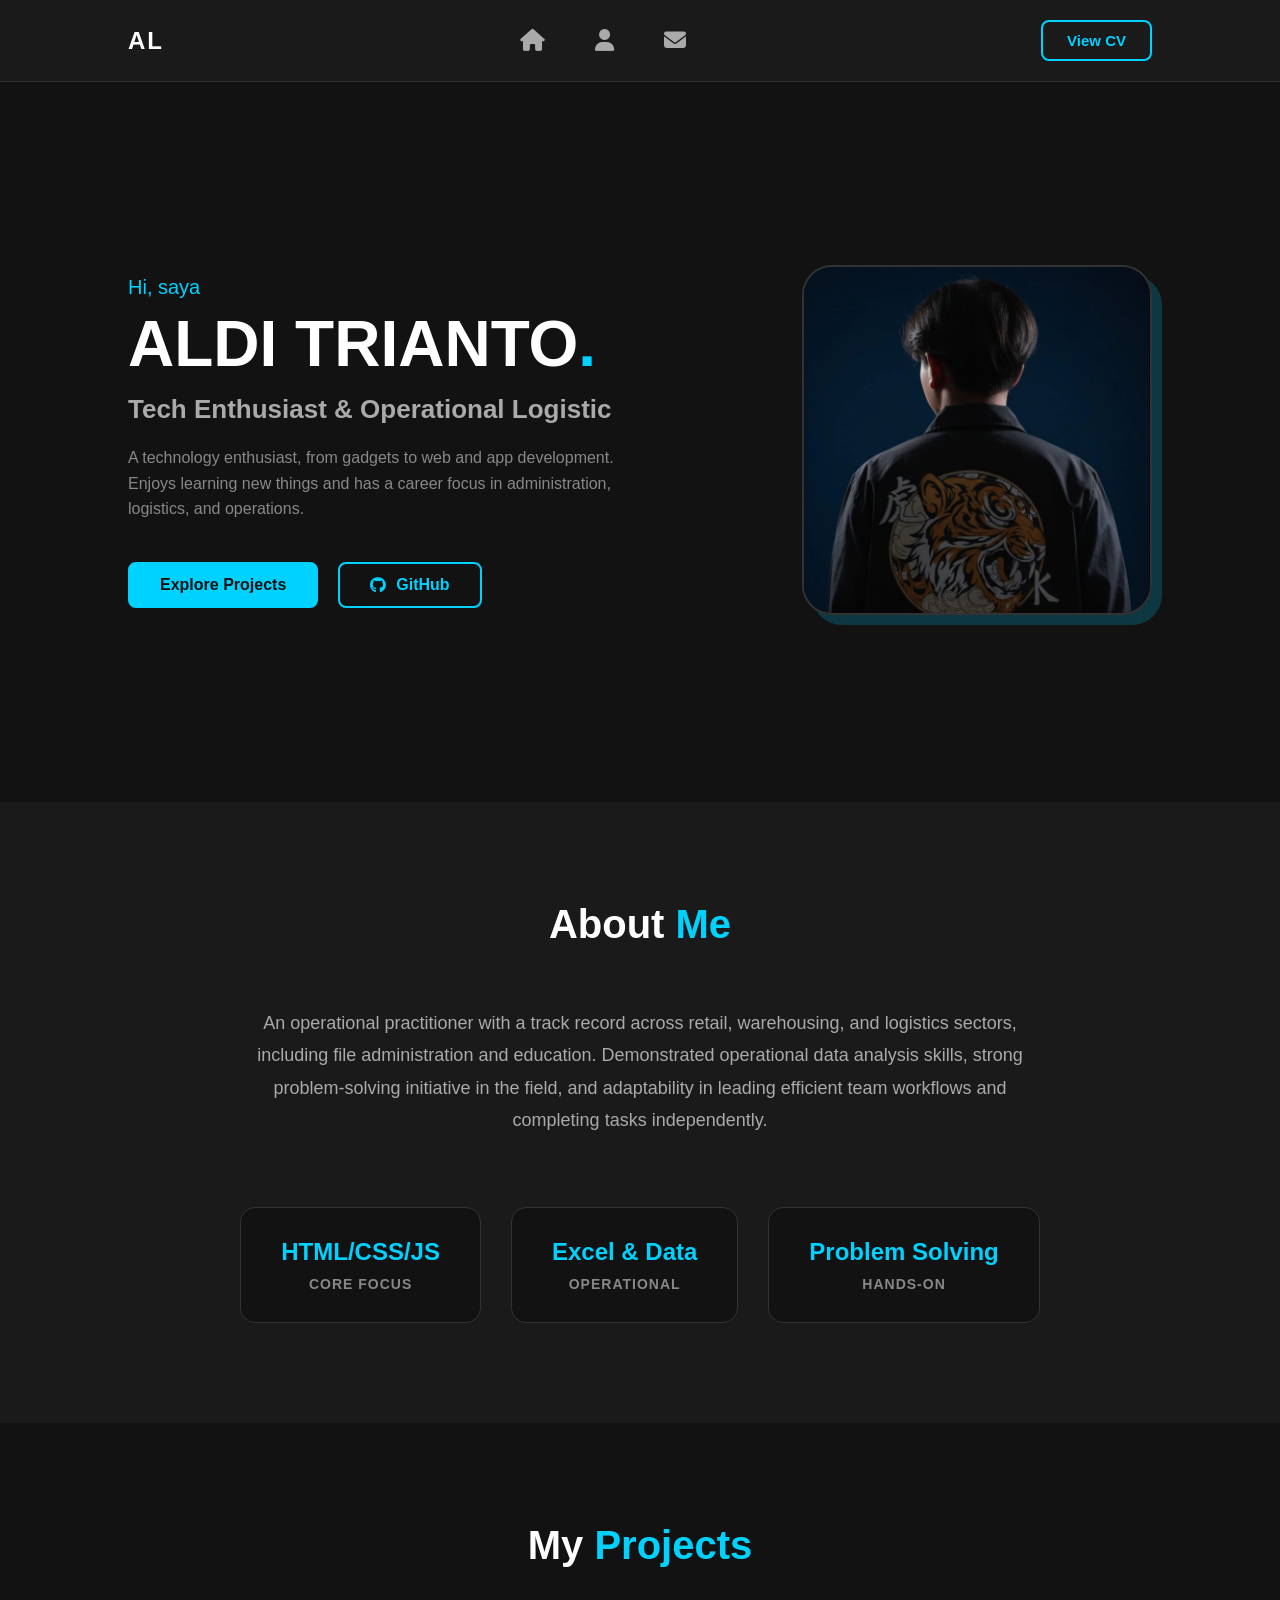
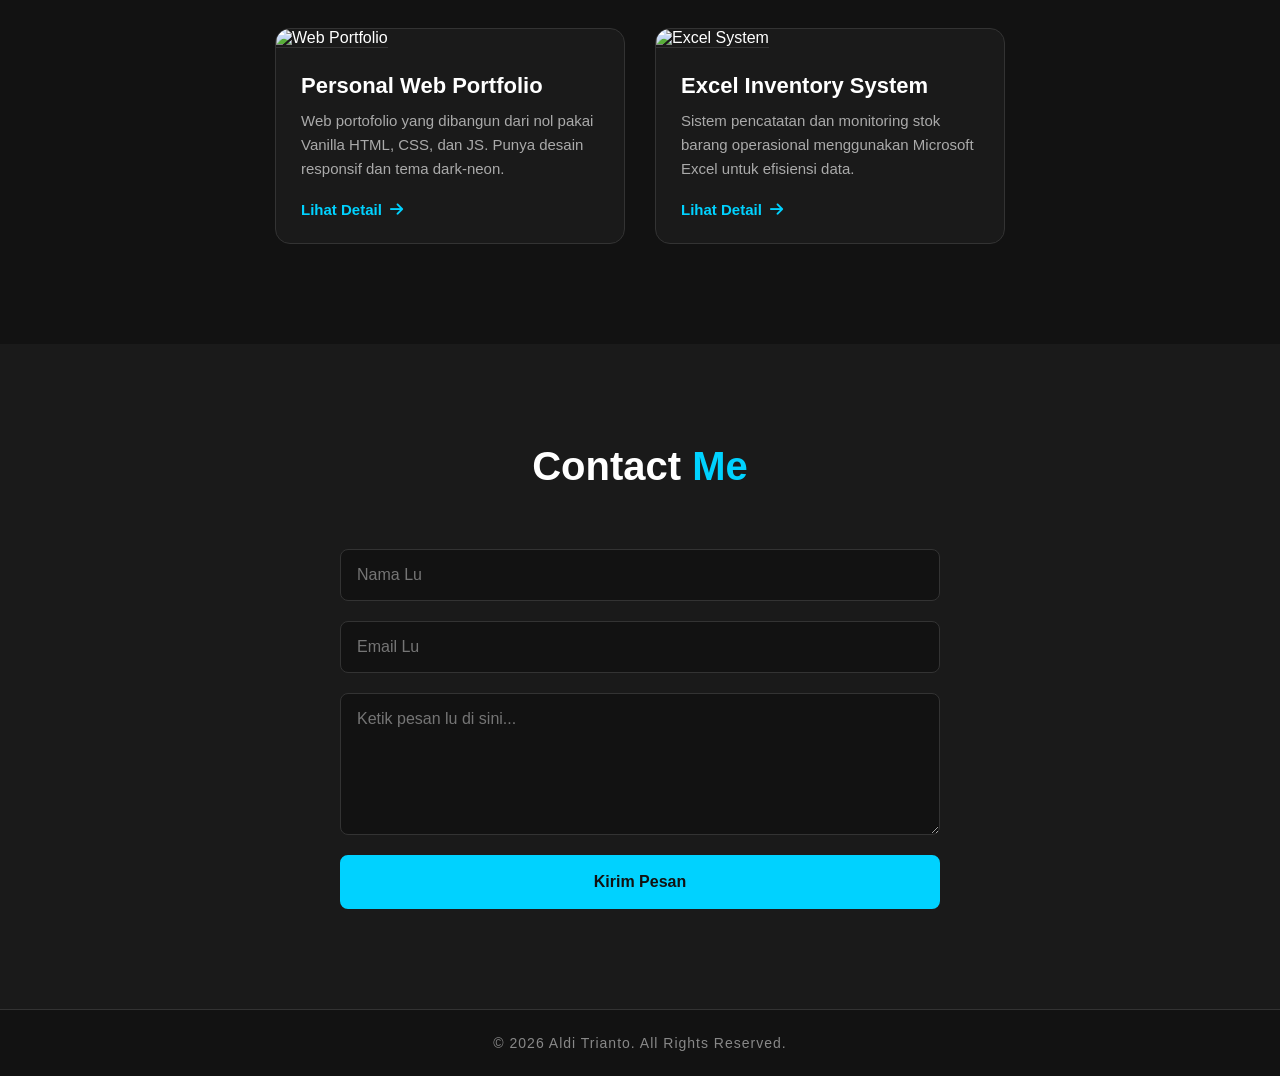
==== index.html @ 21a646c4 "First commit: build struktur dasar porto vanilla" ====
<!DOCTYPE html>
<html lang="en">
<head>
    <meta charset="UTF-8">
    <meta name="viewport" content="width=device-width, initial-scale=1.0">
    <title>Aldi | Portfolio</title>
    <link rel="stylesheet" href="style.css">
    <!-- Ini link Font Awesome buat manggil ikonnya -->
    <link rel="stylesheet" href="https://cdnjs.cloudflare.com/ajax/libs/font-awesome/6.4.0/css/all.min.css">
    <link rel="icon" type="image/x-icon" href="img/favicon.jpeg">
</head>
<body>

    <!-- NAVBAR SECTION -->
    <nav>
        <!-- Kiri: Logo -->
        <h1 class="logo">AL</h1>
        
        <!-- Tengah: Ikon Menu -->
        <ul class="nav-links">
            <li><a href="#home" title="Home"><i class="fa-solid fa-house"></i></a></li>
            <li><a href="#about" title="About"><i class="fa-solid fa-user"></i></a></li>
            <li><a href="#contact" title="Contact"><i class="fa-solid fa-envelope"></i></a></li>
        </ul>

        <!-- Kanan: Tombol CV -->
        <a href="#cv" class="btn-cv">View CV</a>
    </nav>

    <!-- HERO SECTION -->
    <section id="home" class="hero">
        <!-- Kiri: Teks & Tombol -->
        <div class="hero-content">
            <p class="greeting">Hi, saya</p>
            <h1 class="name">ALDI TRIANTO<span class="dot">.</span></h1>
            <h2 class="role">Tech Enthusiast & Operational Logistic</h2>
            <p class="desc">
                A technology enthusiast, from gadgets to web and app development. Enjoys learning new things and has a career focus in administration, logistics, and operations.
            </p>
            <div class="hero-buttons">
                <a href="#projects" class="btn-primary">Explore Projects</a>
                <a href="#" class="btn-secondary">
                    <i class="fa-brands fa-github"></i> GitHub
                </a>
            </div>
        </div>

        <!-- Kanan: Foto -->
        <div class="hero-image">
            <!-- Ini pake placeholder gambar kosong dulu, nanti bisa lu ganti pake foto asli lu -->
            <img src="img/foto belakang.jpeg" alt="Foto Profil">
        </div>
    </section>

    <!-- ABOUT SECTION -->
    <section id="about" class="about">
        <h2 class="section-title">About <span>Me</span></h2>
        
        <div class="about-content">
            <div class="about-text">
                <p>
                    An operational practitioner with a track record across retail, warehousing, and logistics sectors, including file administration and education. Demonstrated operational data analysis skills, strong problem-solving initiative in the field, and adaptability in leading efficient team workflows and completing tasks independently.
                </p>
            </div>
            
            <!-- Kotak Highlight -->
            <div class="about-stats">
                <div class="stat-box">
                    <h3>HTML/CSS/JS</h3>
                    <p>Core Focus</p>
                </div>
                <div class="stat-box">
                    <h3>Excel & Data</h3>
                    <p>Operational</p>
                </div>
                <div class="stat-box">
                    <h3>Problem Solving</h3>
                    <p>Hands-on</p>
                </div>
            </div>
        </div>
    </section>

    <!-- PROJECTS SECTION -->
    <section id="projects" class="projects">
        <h2 class="section-title">My <span>Projects</span></h2>
        
        <div class="project-grid">
            <!-- Project 1: Web Portofolio -->
            <div class="project-card">
                <!-- Pake gambar sementara dulu -->
                <img src="https://via.placeholder.com/400x250/1a1a1a/00d2ff?text=Web+Portfolio" alt="Web Portfolio">
                <div class="project-info">
                    <h3>Personal Web Portfolio</h3>
                    <p>Web portofolio yang dibangun dari nol pakai Vanilla HTML, CSS, dan JS. Punya desain responsif dan tema dark-neon.</p>
                    <a href="#" class="btn-project">Lihat Detail <i class="fa-solid fa-arrow-right"></i></a>
                </div>
            </div>

            <!-- Project 2: Excel / Operasional -->
            <div class="project-card">
                <img src="https://via.placeholder.com/400x250/1a1a1a/00d2ff?text=Excel+Dashboard" alt="Excel System">
                <div class="project-info">
                    <h3>Excel Inventory System</h3>
                    <p>Sistem pencatatan dan monitoring stok barang operasional menggunakan Microsoft Excel untuk efisiensi data.</p>
                    <a href="#" class="btn-project">Lihat Detail <i class="fa-solid fa-arrow-right"></i></a>
                </div>
            </div>
        </div>
    </section>

    <!-- CONTACT SECTION -->
    <section id="contact" class="contact">
        <h2 class="section-title">Contact <span>Me</span></h2>
        
        <div class="contact-container">
            <!-- Form ini belum aktif kirim email beneran, buat UI dulu -->
            <form action="#" class="contact-form">
                <input type="text" placeholder="Nama Lu" required>
                <input type="email" placeholder="Email Lu" required>
                <textarea cols="30" rows="6" placeholder="Ketik pesan lu di sini..." required></textarea>
                <button type="submit" class="btn-submit">Kirim Pesan</button>
            </form>
        </div>
    </section>

    <!-- FOOTER -->
    <footer>
        <p>&copy; 2026 Aldi Trianto. All Rights Reserved.</p>
    </footer>

    <script src="script.js"></script>
</body>
</html>
---- style.css ----
/* Reset dasar */
* {
    margin: 0;
    padding: 0;
    box-sizing: border-box;
    font-family: 'Segoe UI', Tahoma, Geneva, Verdana, sans-serif;
}

/* Body */
body {
    background-color: #121212;
    color: #ffffff;
}

/* Navbar Container */
nav {
    display: flex;
    justify-content: space-between;
    align-items: center;
    padding: 20px 10%;
    background-color: #1a1a1a;
    border-bottom: 1px solid #333;
}

/* Kiri: Logo */
.logo {
    font-size: 24px;
    font-weight: bold;
    letter-spacing: 2px;
    cursor: pointer;
}

/* Tengah: Container Ikon */
.nav-links {
    display: flex;
    list-style: none;
    gap: 50px;
}

/* Tengah: Ikonnya */
.nav-links li a {
    color: #aaaaaa;
    text-decoration: none;
    font-size: 22px;
    transition: all 0.3s ease;
    display: inline-block;
}

.nav-links li a:hover {
    color: #00d2ff; /* Berubah jadi biru neon */
    transform: translateY(-4px);
}

/* Kanan: Tombol View CV (Base State) */
.btn-cv {
    text-decoration: none;
    color: #00d2ff; /* Teks biru neon */
    background-color: transparent; 
    border: 2px solid #00d2ff; /* Border biru neon */
    padding: 10px 24px;
    border-radius: 8px;
    font-weight: bold;
    font-size: 15px;
    transition: all 0.2s ease;
    cursor: pointer;
}

/* Pas disorot mouse (Hover State) */
.btn-cv:hover {
    background-color: rgba(0, 210, 255, 0.1); /* Background biru transparan */
    box-shadow: 0 0 15px rgba(0, 210, 255, 0.4); /* Efek glow biru */
}

/* Pas lagi diklik (Active State) */
.btn-cv:active {
    border-color: #ffffff; 
    color: #ffffff; 
    transform: scale(0.95); 
    box-shadow: none; 
}

/* ==================== HERO SECTION ==================== */
.hero {
    display: flex;
    justify-content: space-between;
    align-items: center;
    padding: 80px 10%;
    min-height: 80vh; /* Biar tingginya pas selayar monitor lu */
}

/* --- Bagian Kiri (Konten) --- */
.hero-content {
    max-width: 50%; /* Biar teksnya gak kepanjangan nabrak foto */
}

.greeting {
    color: #00d2ff;
    font-size: 20px;
    font-weight: 500;
    margin-bottom: 10px;
}

.name {
    font-size: 64px;
    font-weight: 900;
    line-height: 1.1;
    margin-bottom: 15px;
}

/* Titik di ujung nama kita kasih warna biru neon biar seirama */
.dot {
    color: #00d2ff;
}

.role {
    font-size: 26px;
    font-weight: 600;
    color: #aaaaaa;
    margin-bottom: 20px;
}

.desc {
    color: #888888;
    font-size: 16px;
    line-height: 1.6;
    margin-bottom: 40px;
}

/* --- Tombol Hero --- */
.hero-buttons {
    display: flex;
    gap: 20px;
}

/* Tombol Kiri (Solid Blue) */
.btn-primary {
    text-decoration: none;
    background-color: #00d2ff;
    color: #121212;
    padding: 12px 30px;
    border-radius: 8px;
    font-weight: bold;
    font-size: 16px;
    border: 2px solid #00d2ff;
    transition: all 0.3s ease;
}

.btn-primary:hover {
    background-color: transparent;
    color: #00d2ff;
    box-shadow: 0 0 15px rgba(0, 210, 255, 0.4);
}

/* Tombol Kanan (Outline Blue) */
.btn-secondary {
    text-decoration: none;
    color: #00d2ff;
    background-color: transparent;
    border: 2px solid #00d2ff;
    padding: 12px 30px;
    border-radius: 8px;
    font-weight: bold;
    font-size: 16px;
    transition: all 0.3s ease;
    display: flex;
    align-items: center;
    gap: 10px; /* Jarak antara ikon GitHub sama teks */
}

.btn-secondary:hover {
    background-color: rgba(0, 210, 255, 0.1);
    box-shadow: 0 0 15px rgba(0, 210, 255, 0.4);
}

/* --- Bagian Kanan (Foto) --- */
.hero-image img {
    width: 350px;
    height: 350px;
    object-fit: cover;
    border-radius: 30px; /* Pinggiran melengkung smooth */
    border: 2px solid #333;
    /* Efek bayangan biru neon tipis di belakang foto */
    box-shadow: 10px 10px 0px rgba(0, 210, 255, 0.2); 
    transition: all 0.3s ease;
}

/* Pas foto disorot mouse */
.hero-image img:hover {
    transform: translate(-5px, -5px); /* Fotonya kayak ngangkat ke kiri atas */
    box-shadow: 15px 15px 20px rgba(0, 210, 255, 0.4); /* Glownya makin terang */
}

/* ==================== ABOUT SECTION ==================== */
.about {
    padding: 100px 10%;
    background-color: #1a1a1a; /* Background dibedain dikit dari hero section biar ada batasnya */
}

.section-title {
    text-align: center;
    font-size: 40px;
    margin-bottom: 60px;
    color: #ffffff;
}

/* Bikin kata "Me" jadi biru neon */
.section-title span {
    color: #00d2ff;
}

.about-content {
    display: flex;
    flex-direction: column;
    gap: 50px;
    align-items: center;
}

.about-text {
    text-align: center;
    max-width: 800px; /* Biar teksnya gak kepanjangan ke ujung layar */
}

.about-text p {
    color: #aaaaaa;
    font-size: 18px;
    line-height: 1.8;
    margin-bottom: 20px;
}

/* --- Kotak Highlight --- */
.about-stats {
    display: flex;
    gap: 30px;
    justify-content: center;
    flex-wrap: wrap; /* Kalo layarnya kekecilan, kotaknya otomatis turun ke bawah */
}

.stat-box {
    background-color: #121212;
    padding: 30px 40px;
    border-radius: 15px;
    border: 1px solid #333;
    text-align: center;
    min-width: 220px;
    transition: all 0.3s ease;
}

/* Efek nyala biru pas disorot */
.stat-box:hover {
    border-color: #00d2ff;
    transform: translateY(-8px); /* Kotak ngangkat lebih tinggi dikit */
    box-shadow: 0 10px 25px rgba(0, 210, 255, 0.15);
}

.stat-box h3 {
    color: #00d2ff;
    font-size: 24px;
    margin-bottom: 10px;
}

.stat-box p {
    color: #888888;
    font-size: 14px;
    text-transform: uppercase;
    letter-spacing: 1px;
    font-weight: bold;
}

/* ==================== PROJECTS SECTION ==================== */
.projects {
    padding: 100px 10%;
    background-color: #121212; /* Balik ke warna dasar biar selang-seling sama About */
}

.project-grid {
    display: flex;
    gap: 30px;
    justify-content: center;
    flex-wrap: wrap; /* Kalo layarnya sempit, otomatis turun ke bawah */
}

/* --- Kartu Projek --- */
.project-card {
    background-color: #1a1a1a;
    border-radius: 15px;
    overflow: hidden; /* Biar gambar gak keluar/ngelewatin lengkungan border */
    border: 1px solid #333;
    width: 350px;
    transition: all 0.3s ease;
}

/* Pas kartu disorot mouse */
.project-card:hover {
    transform: translateY(-10px);
    border-color: #00d2ff;
    box-shadow: 0 10px 30px rgba(0, 210, 255, 0.15);
}

.project-card img {
    width: 100%;
    height: 200px;
    object-fit: cover;
    border-bottom: 1px solid #333;
}

.project-info {
    padding: 25px;
}

.project-info h3 {
    color: #ffffff;
    font-size: 22px;
    margin-bottom: 10px;
}

.project-info p {
    color: #aaaaaa;
    font-size: 15px;
    line-height: 1.6;
    margin-bottom: 20px;
}

/* Link Lihat Detail */
.btn-project {
    text-decoration: none;
    color: #00d2ff;
    font-size: 15px;
    font-weight: bold;
    display: flex;
    align-items: center;
    gap: 8px;
    transition: all 0.3s ease;
}

.btn-project:hover {
    color: #ffffff;
    gap: 12px; /* Panahnya geser dikit pas disorot */
}

/* ==================== CONTACT SECTION ==================== */
.contact {
    padding: 100px 10%;
    background-color: #1a1a1a; /* Balik ke warna agak terang dikit */
}

.contact-container {
    max-width: 600px;
    margin: 0 auto; /* Biar form-nya persis di tengah layar */
}

.contact-form {
    display: flex;
    flex-direction: column;
    gap: 20px;
}

/* Styling buat kolom input teks dan area pesan */
.contact-form input,
.contact-form textarea {
    width: 100%;
    padding: 16px;
    background-color: #121212;
    border: 1px solid #333;
    border-radius: 8px;
    color: #ffffff;
    font-size: 16px;
    transition: all 0.3s ease;
}

/* Efek pas kolomnya diklik/diketik */
.contact-form input:focus,
.contact-form textarea:focus {
    outline: none;
    border-color: #00d2ff;
    box-shadow: 0 0 10px rgba(0, 210, 255, 0.2);
}

/* Tombol Kirim Pesan */
.btn-submit {
    background-color: #00d2ff;
    color: #121212;
    padding: 16px;
    border: 2px solid #00d2ff;
    border-radius: 8px;
    font-size: 16px;
    font-weight: bold;
    cursor: pointer;
    transition: all 0.3s ease;
}

.btn-submit:hover {
    background-color: transparent;
    color: #00d2ff;
    box-shadow: 0 0 15px rgba(0, 210, 255, 0.4);
}

/* ==================== FOOTER ==================== */
footer {
    text-align: center;
    padding: 25px;
    background-color: #121212;
    border-top: 1px solid #333;
    color: #888888;
    font-size: 14px;
    letter-spacing: 1px;
}
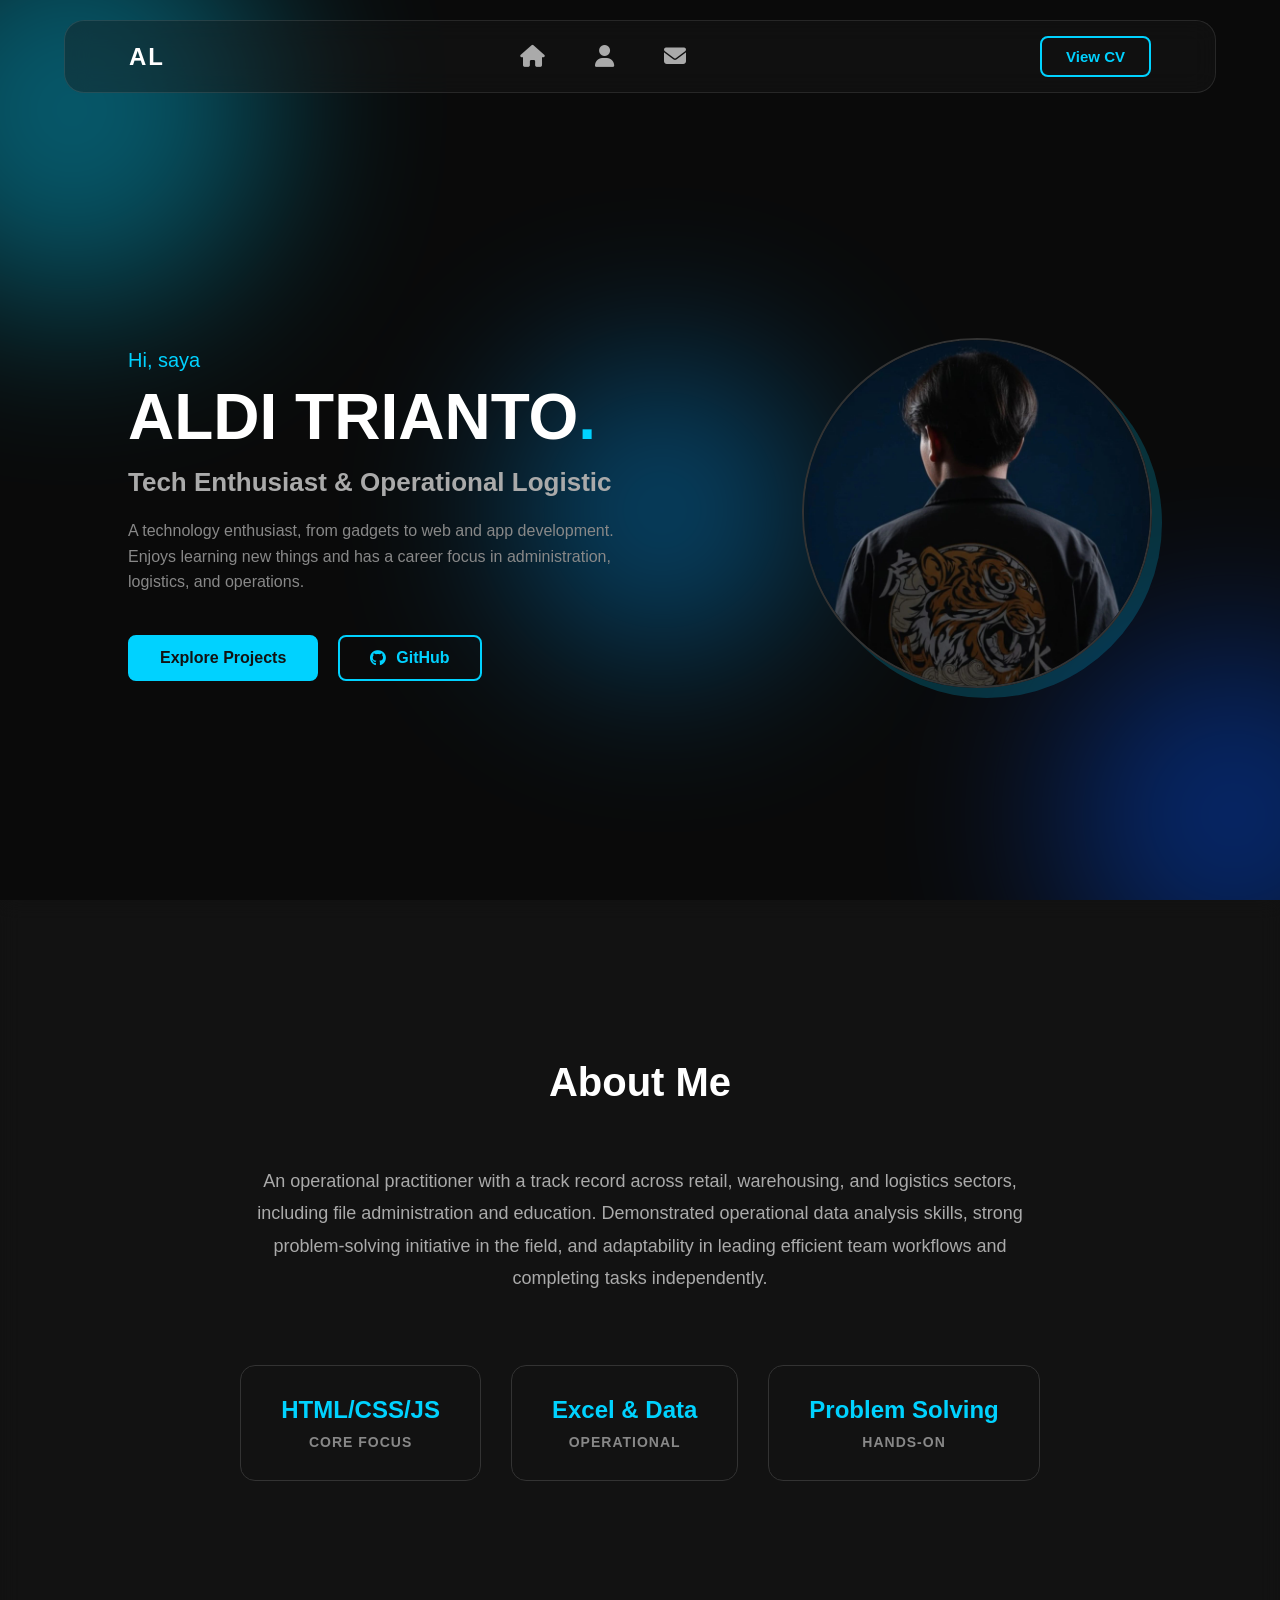
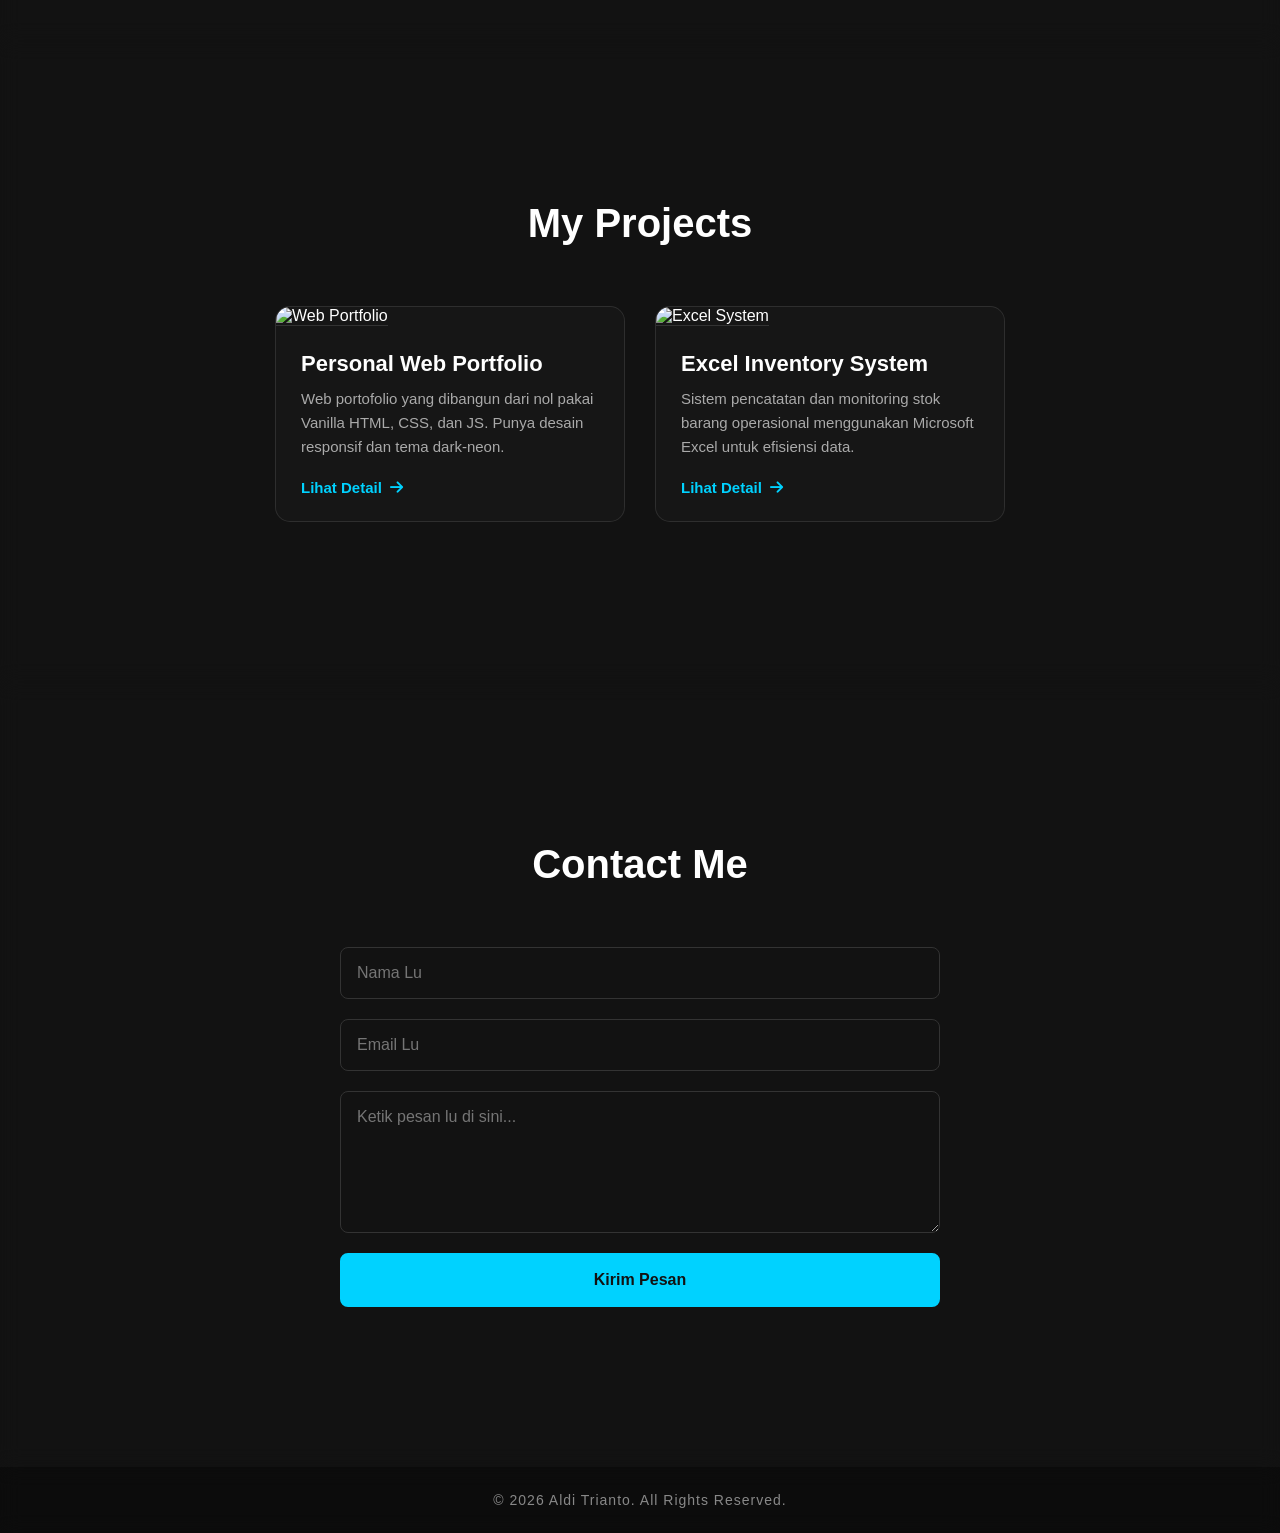
==== commit 42033120: "revisi 1" ====
--- a/index.html
+++ b/index.html
@@ -10,7 +10,13 @@
     <link rel="icon" type="image/x-icon" href="img/favicon.jpeg">
 </head>
 <body>
-
+    <!-- AMBIENT BACKGROUND BLOBS -->
+    <div class="bg-ambient">
+        <div class="blob blob-1"></div>
+        <div class="blob blob-2"></div>
+        <div class="blob blob-3"></div>
+    </div>
+    
     <!-- NAVBAR SECTION -->
     <nav>
         <!-- Kiri: Logo -->
--- a/style.css
+++ b/style.css
@@ -12,14 +12,78 @@
     color: #ffffff;
 }
 
+/* ==================== AMBIENT BACKGROUND ==================== */
+.bg-ambient {
+    position: fixed;
+    top: 0;
+    left: 0;
+    width: 100vw;
+    height: 100vh;
+    overflow: hidden;
+    z-index: -1; /* Ngumpet di belakang semua konten */
+    pointer-events: none; /* Biar gak nutupin klik tombol lu */
+    background-color: #0a0a0a;
+}
+
+/* Bola-bola warnanya */
+.blob {
+    position: absolute;
+    border-radius: 50%;
+    filter: blur(90px); /* Ngeblur ekstrim ala Alex.Dev */
+    opacity: 0.4;
+    animation: floatBlob 10s infinite ease-in-out alternate;
+}
+
+/* Warna cyan/neon sesuai tema lu */
+.blob-1 {
+    width: 400px; height: 400px;
+    background-color: #00d2ff;
+    top: -10%; left: -10%;
+    animation-delay: 0s;
+}
+
+.blob-2 {
+    width: 350px; height: 350px;
+    background-color: #0055ff; /* Biru tua dikit biar ada gradasi */
+    bottom: -10%; right: -10%;
+    animation-delay: 2s;
+}
+
+.blob-3 {
+    width: 300px; height: 300px;
+    background-color: #00a2ff;
+    top: 40%; left: 40%;
+    animation-delay: 4s;
+}
+
+/* Animasi melayang ngambang */
+@keyframes floatBlob {
+    0% { transform: translate(0px, 0px) scale(1); }
+    50% { transform: translate(30px, -50px) scale(1.1); }
+    100% { transform: translate(-20px, 20px) scale(0.9); }
+}
+
 /* Navbar Container */
 nav {
     display: flex;
     justify-content: space-between;
     align-items: center;
-    padding: 20px 10%;
-    background-color: #1a1a1a;
-    border-bottom: 1px solid #333;
+    padding: 15px 5%; 
+    background-color: rgba(26, 26, 26, 0.4); 
+    backdrop-filter: blur(12px); 
+    -webkit-backdrop-filter: blur(12px);
+    
+    width: 90%;
+    max-width: 1200px;
+    border-radius: 20px; 
+    border: 1px solid rgba(255, 255, 255, 0.1); 
+    
+    /* 👇 INI YANG DIRUBAH 👇 */
+    position: fixed; /* Ganti sticky jadi fixed biar ngambang total gak makan tempat */
+    top: 20px; 
+    left: 50%; /* Tarik ke tengah */
+    transform: translateX(-50%); /* Trik wajib buat nengahin elemen fixed */
+    z-index: 100;
 }
 
 /* Kiri: Logo */
@@ -84,8 +148,9 @@
     display: flex;
     justify-content: space-between;
     align-items: center;
-    padding: 80px 10%;
-    min-height: 80vh; /* Biar tingginya pas selayar monitor lu */
+    /* Urutannya: Atas 130px (buat bemper navbar), Kiri-Kanan 10%, Bawah 0 */
+    padding: 130px 10% 0; 
+    min-height: 100vh; 
 }
 
 /* --- Bagian Kiri (Konten) --- */
@@ -177,9 +242,9 @@
     width: 350px;
     height: 350px;
     object-fit: cover;
-    border-radius: 30px; /* Pinggiran melengkung smooth */
-    border: 2px solid #333;
-    /* Efek bayangan biru neon tipis di belakang foto */
+    border-radius: 50%; /* 👈 Ini yang bikin foto, border, dan shadownya jadi lingkaran penuh */
+    border: 2px solid #333; 
+    /* Efek bayangan biru neon di belakang foto */
     box-shadow: 10px 10px 0px rgba(0, 210, 255, 0.2); 
     transition: all 0.3s ease;
 }
@@ -190,10 +255,14 @@
     box-shadow: 15px 15px 20px rgba(0, 210, 255, 0.4); /* Glownya makin terang */
 }
 
-/* ==================== ABOUT SECTION ==================== */
-.about {
-    padding: 100px 10%;
-    background-color: #1a1a1a; /* Background dibedain dikit dari hero section biar ada batasnya */
+/* ==================== SECTIONS (ABOUT, PROJECTS, CONTACT) ==================== */
+.about, .projects, .contact {
+    padding: 160px 10%; /* 👈 Angka depannya kita naikin dari 100px jadi 160px biar atas-bawahnya lebih renggang */
+    /* Efek kaca tipis tanpa garis (border) */
+    background-color: transparent; 
+    backdrop-filter: blur(10px);
+    -webkit-backdrop-filter: blur(10px);
+    border: none; 
 }
 
 .section-title {
@@ -204,9 +273,6 @@
 }
 
 /* Bikin kata "Me" jadi biru neon */
-.section-title span {
-    color: #00d2ff;
-}
 
 .about-content {
     display: flex;
@@ -267,10 +333,6 @@
 }
 
 /* ==================== PROJECTS SECTION ==================== */
-.projects {
-    padding: 100px 10%;
-    background-color: #121212; /* Balik ke warna dasar biar selang-seling sama About */
-}
 
 .project-grid {
     display: flex;
@@ -281,10 +343,11 @@
 
 /* --- Kartu Projek --- */
 .project-card {
-    background-color: #1a1a1a;
+    background-color: rgba(26, 26, 26, 0.5);
+    backdrop-filter: blur(8px);
     border-radius: 15px;
-    overflow: hidden; /* Biar gambar gak keluar/ngelewatin lengkungan border */
-    border: 1px solid #333;
+    overflow: hidden;
+    border: 1px solid rgba(255, 255, 255, 0.1);
     width: 350px;
     transition: all 0.3s ease;
 }
@@ -338,10 +401,6 @@
 }
 
 /* ==================== CONTACT SECTION ==================== */
-.contact {
-    padding: 100px 10%;
-    background-color: #1a1a1a; /* Balik ke warna agak terang dikit */
-}
 
 .contact-container {
     max-width: 600px;
@@ -359,7 +418,7 @@
 .contact-form textarea {
     width: 100%;
     padding: 16px;
-    background-color: #121212;
+    background-color: #12121200;
     border: 1px solid #333;
     border-radius: 8px;
     color: #ffffff;
@@ -398,9 +457,29 @@
 footer {
     text-align: center;
     padding: 25px;
-    background-color: #121212;
-    border-top: 1px solid #333;
+    background-color: rgba(0, 0, 0, 0.3);
+    backdrop-filter: blur(10px);
+    /* border-top dihapus */
     color: #888888;
     font-size: 14px;
     letter-spacing: 1px;
+}
+
+/* ==================== JS ANIMATION CLASSES ==================== */
+/* Posisi awal sebelum muncul (Ngumpet & Turun 50px) */
+.reveal {
+    opacity: 0;
+    transform: translateY(50px);
+    transition: all 0.8s cubic-bezier(0.5, 0, 0, 1);
+}
+
+/* Posisi pas disorot layar (Kelihatan & Balik ke posisi normal) */
+.reveal.active {
+    opacity: 1;
+    transform: translateY(0);
+}
+
+/* Biar pas lu klik menu di navbar, scroll-nya jalan mulus */
+html {
+    scroll-behavior: smooth;
 }
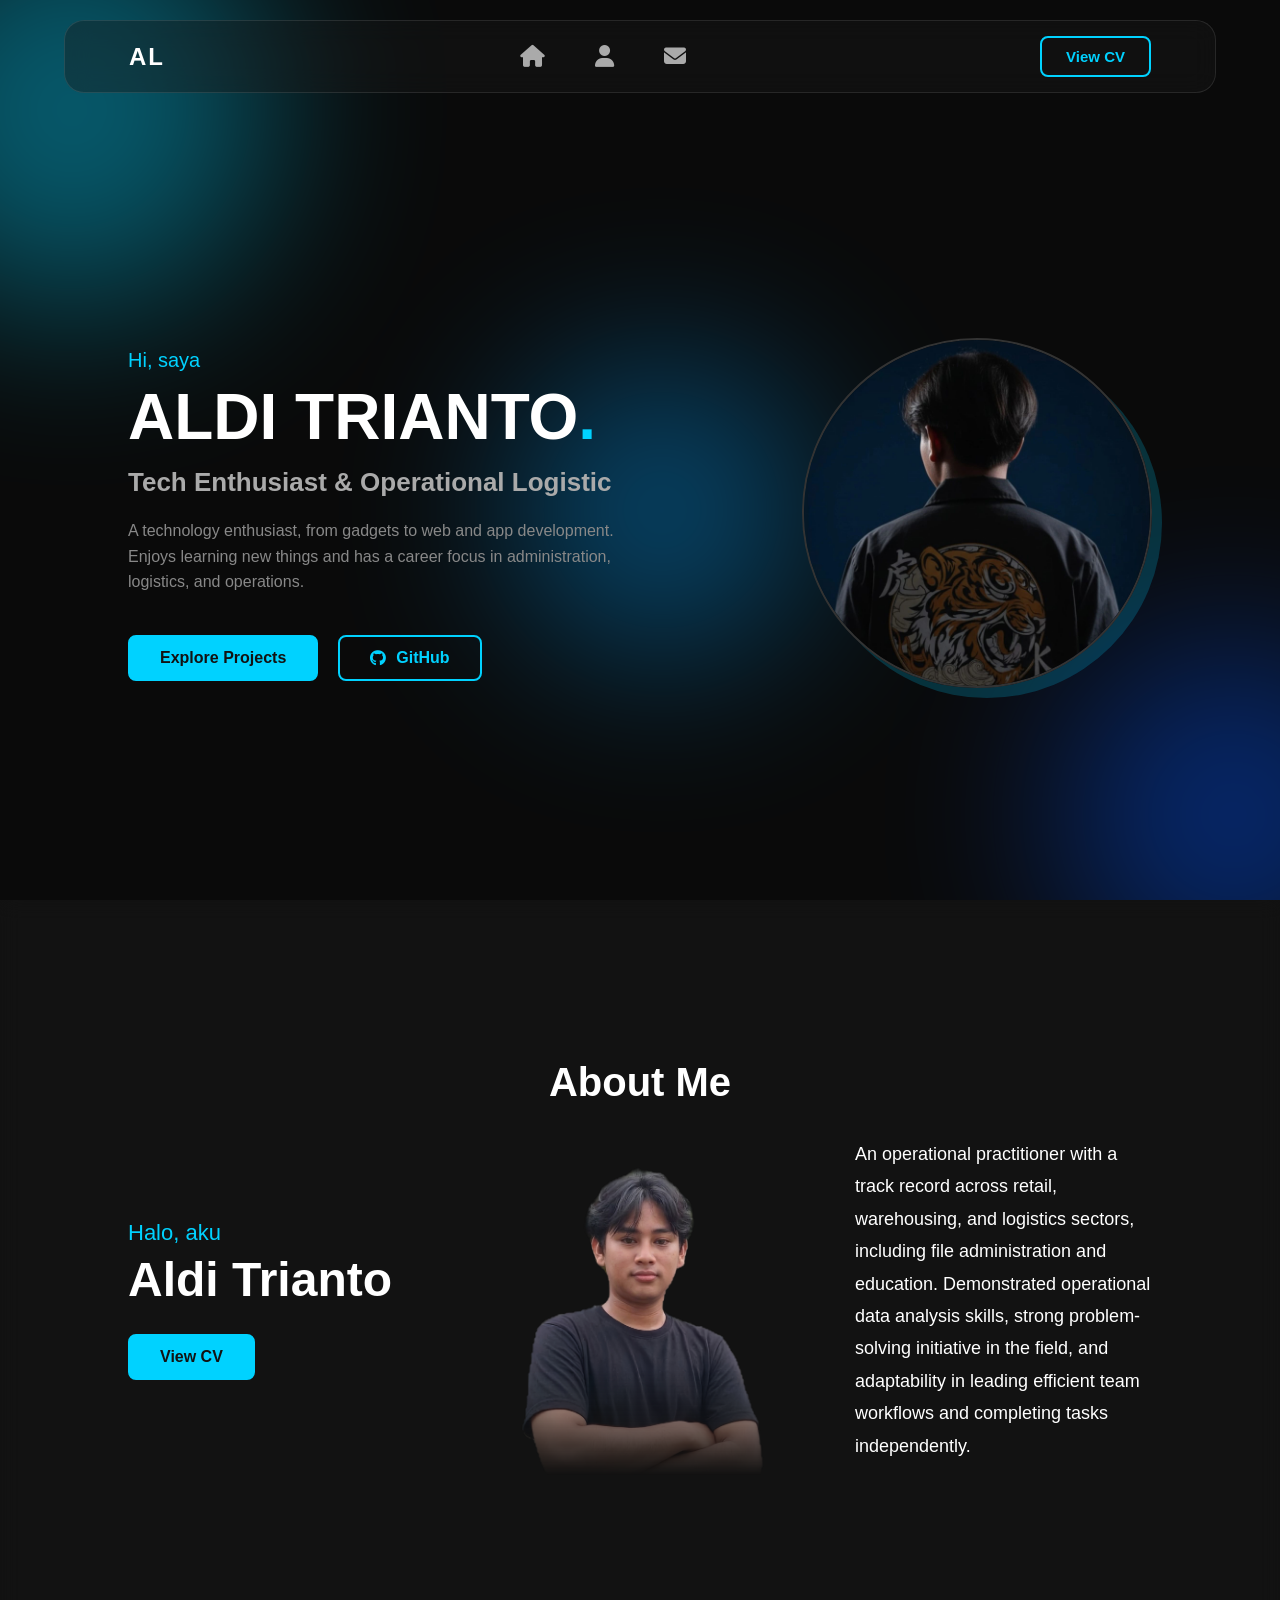
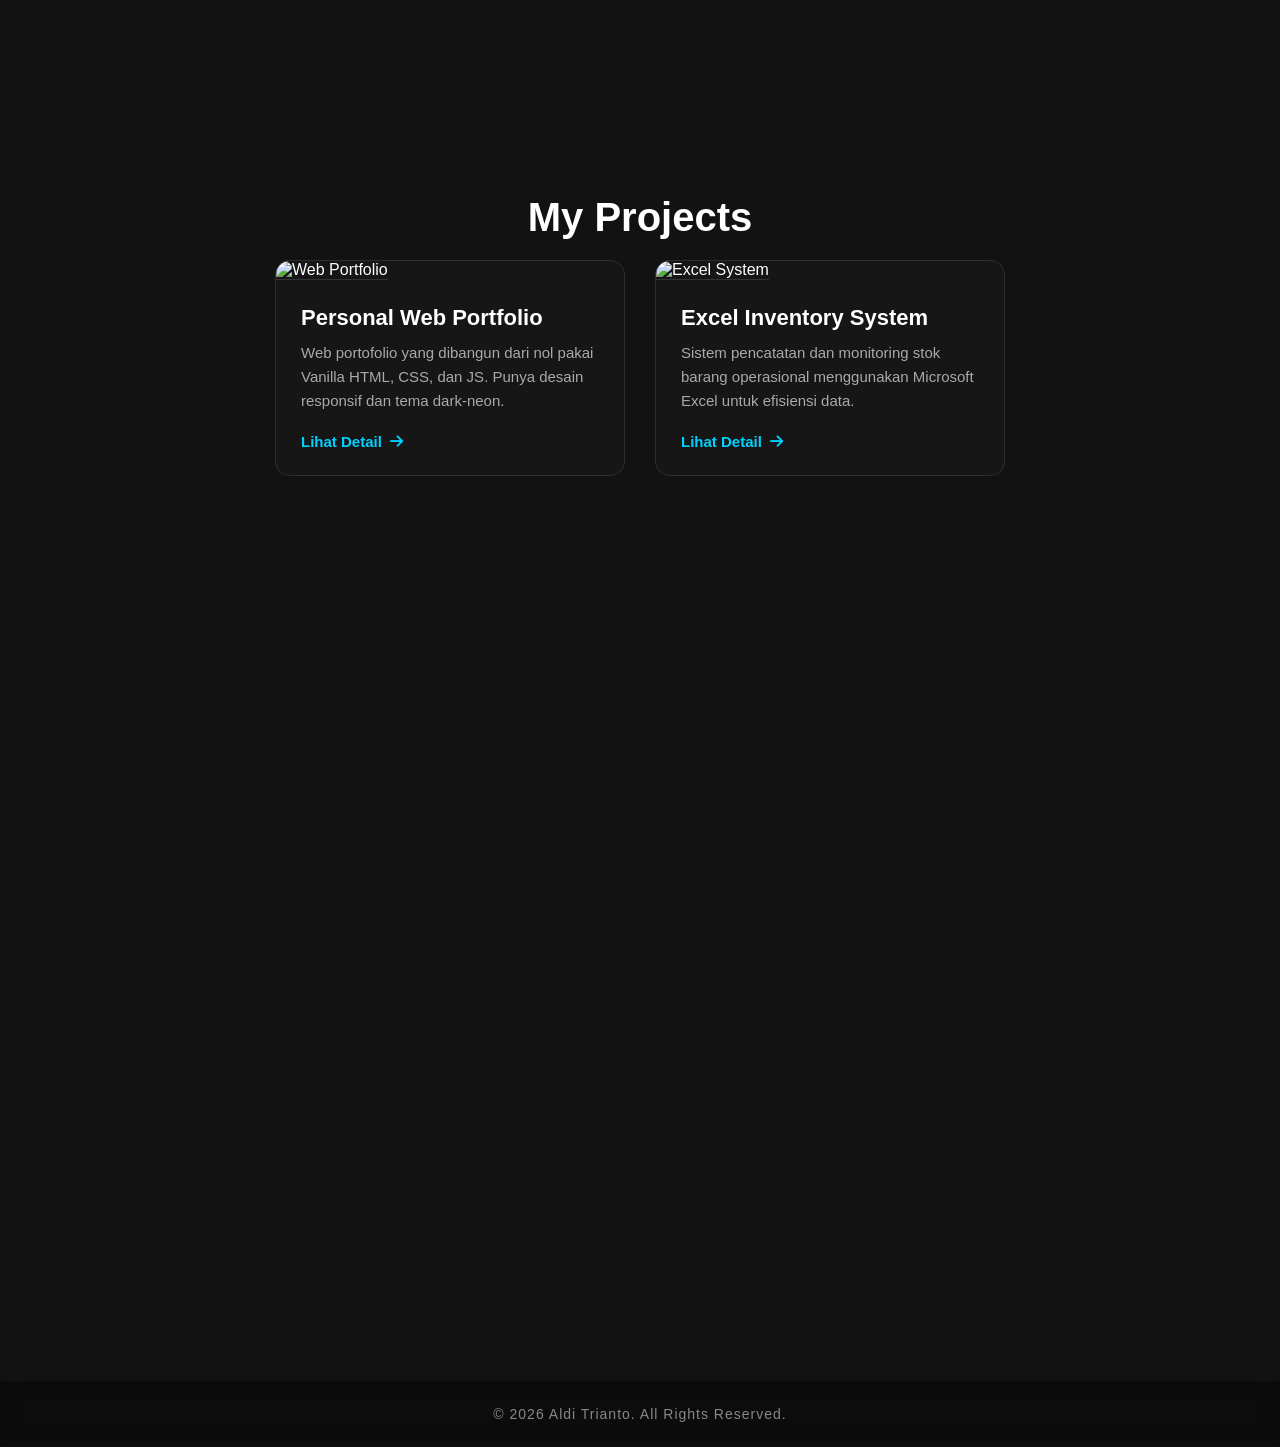
==== commit 502dced6: "revisi 2" ====
--- a/index.html
+++ b/index.html
@@ -62,27 +62,28 @@
     <section id="about" class="about">
         <h2 class="section-title">About <span>Me</span></h2>
         
-        <div class="about-content">
-            <div class="about-text">
+        <div class="about-grid">
+            <!-- Kiri: Intro & Tombol CV -->
+            <div class="about-left reveal">
+                <p class="greeting-small">Halo, aku</p>
+                <h3 class="name-small">Aldi Trianto</h3>
+                <a href="#cv" class="btn-primary mt-4">View CV</a>
+            </div>
+
+            <!-- Tengah: Foto Interaktif Spiderman -->
+            <div class="about-center reveal" style="transition-delay: 100ms;">
+                <div class="photo-container">
+                    <!-- Pastiin path fotonya sesuai sama folder lu -->
+                    <img src="img/kaos.png" alt="Aldi Biasa" class="photo-base">
+                    <img src="img/kostum.png" alt="Aldi Spiderman" class="photo-hover">
+                </div>
+            </div>
+
+            <!-- Kanan: Deskripsi -->
+            <div class="about-right reveal" style="transition-delay: 200ms;">
                 <p>
                     An operational practitioner with a track record across retail, warehousing, and logistics sectors, including file administration and education. Demonstrated operational data analysis skills, strong problem-solving initiative in the field, and adaptability in leading efficient team workflows and completing tasks independently.
                 </p>
-            </div>
-            
-            <!-- Kotak Highlight -->
-            <div class="about-stats">
-                <div class="stat-box">
-                    <h3>HTML/CSS/JS</h3>
-                    <p>Core Focus</p>
-                </div>
-                <div class="stat-box">
-                    <h3>Excel & Data</h3>
-                    <p>Operational</p>
-                </div>
-                <div class="stat-box">
-                    <h3>Problem Solving</h3>
-                    <p>Hands-on</p>
-                </div>
             </div>
         </div>
     </section>
--- a/style.css
+++ b/style.css
@@ -257,8 +257,7 @@
 
 /* ==================== SECTIONS (ABOUT, PROJECTS, CONTACT) ==================== */
 .about, .projects, .contact {
-    padding: 160px 10%; /* 👈 Angka depannya kita naikin dari 100px jadi 160px biar atas-bawahnya lebih renggang */
-    /* Efek kaca tipis tanpa garis (border) */
+    padding: 160px 10%; 
     background-color: transparent; 
     backdrop-filter: blur(10px);
     -webkit-backdrop-filter: blur(10px);
@@ -268,68 +267,102 @@
 .section-title {
     text-align: center;
     font-size: 40px;
-    margin-bottom: 60px;
-    color: #ffffff;
-}
-
-/* Bikin kata "Me" jadi biru neon */
-
-.about-content {
-    display: flex;
-    flex-direction: column;
-    gap: 50px;
+    margin-bottom: 20px;
+    color: #ffffff;
+}
+
+/* ==================== ABOUT SECTION (NEW LAYOUT 3 KOLOM) ==================== */
+.about-grid {
+    display: flex;
+    justify-content: space-between;
     align-items: center;
-}
-
-.about-text {
-    text-align: center;
-    max-width: 800px; /* Biar teksnya gak kepanjangan ke ujung layar */
-}
-
-.about-text p {
-    color: #aaaaaa;
+    gap: 40px;
+    max-width: 1100px;
+    margin: 0 auto;
+}
+
+/* Kolom Kiri & Kanan biar porsinya seimbang */
+.about-left, .about-right {
+    flex: 1;
+}
+
+/* Kolom Kiri */
+.about-left {
+    text-align: left; /* Teks mepet ke foto di tengah */
+}
+
+.greeting-small {
+    color: #00d2ff;
+    font-size: 22px;
+    font-weight: 500;
+    margin-bottom: 5px;
+}
+
+.name-small {
+    font-size: 48px;
+    font-weight: 900;
+    line-height: 1.2;
+    margin-bottom: 25px;
+    color: #ffffff;
+}
+
+.mt-4 {
+    display: inline-block;
+}
+
+/* Kolom Kanan */
+.about-right p {
+    color: #ffffff;
     font-size: 18px;
     line-height: 1.8;
-    margin-bottom: 20px;
-}
-
-/* --- Kotak Highlight --- */
-.about-stats {
-    display: flex;
-    gap: 30px;
+    text-align: left; /* Teks mepet ke foto dari sisi kanan */
+}
+
+/* Kolom Tengah (Foto Interaktif) */
+.about-center {
+    flex: 0 0 350px; 
+    display: flex;
     justify-content: center;
-    flex-wrap: wrap; /* Kalo layarnya kekecilan, kotaknya otomatis turun ke bawah */
-}
-
-.stat-box {
-    background-color: #121212;
-    padding: 30px 40px;
-    border-radius: 15px;
-    border: 1px solid #333;
-    text-align: center;
-    min-width: 220px;
-    transition: all 0.3s ease;
-}
-
-/* Efek nyala biru pas disorot */
-.stat-box:hover {
-    border-color: #00d2ff;
-    transform: translateY(-8px); /* Kotak ngangkat lebih tinggi dikit */
-    box-shadow: 0 10px 25px rgba(0, 210, 255, 0.15);
-}
-
-.stat-box h3 {
-    color: #00d2ff;
-    font-size: 24px;
-    margin-bottom: 10px;
-}
-
-.stat-box p {
-    color: #888888;
-    font-size: 14px;
-    text-transform: uppercase;
-    letter-spacing: 1px;
-    font-weight: bold;
+    position: relative;
+}
+
+/* Container Foto + Efek Masking Gradasi di Bawah */
+.photo-container {
+    position: relative;
+    width: 320px;
+    height: 350px; /* 👈 Tinggi dipotong dari 400px biar atasnya gak kopong */
+    overflow: hidden;
+    -webkit-mask-image: linear-gradient(to bottom, black 70%, transparent 100%);
+    mask-image: linear-gradient(to bottom, black 70%, transparent 100%);
+    cursor: pointer;
+}
+
+/* Setting dasar fotonya */
+.photo-base, .photo-hover {
+    position: absolute;
+    bottom: -10px; 
+    left: 50%;
+    transform: translateX(-50%);
+    width: 100%;
+    height: auto;
+    object-fit: cover;
+    transition: opacity 0.5s ease-in-out, transform 0.5s ease;
+}
+
+/* Sembunyiin kostum Spidey di awal */
+.photo-hover {
+    opacity: 0;
+    transform: translateX(-50%) scale(0.95); 
+}
+
+/* Animasi pas kursor masuk (Hover) */
+.photo-container:hover .photo-base {
+    opacity: 0;
+}
+
+.photo-container:hover .photo-hover {
+    opacity: 1;
+    transform: translateX(-50%) scale(1.05); /* Spidey-nya agak maju dikit */
 }
 
 /* ==================== PROJECTS SECTION ==================== */
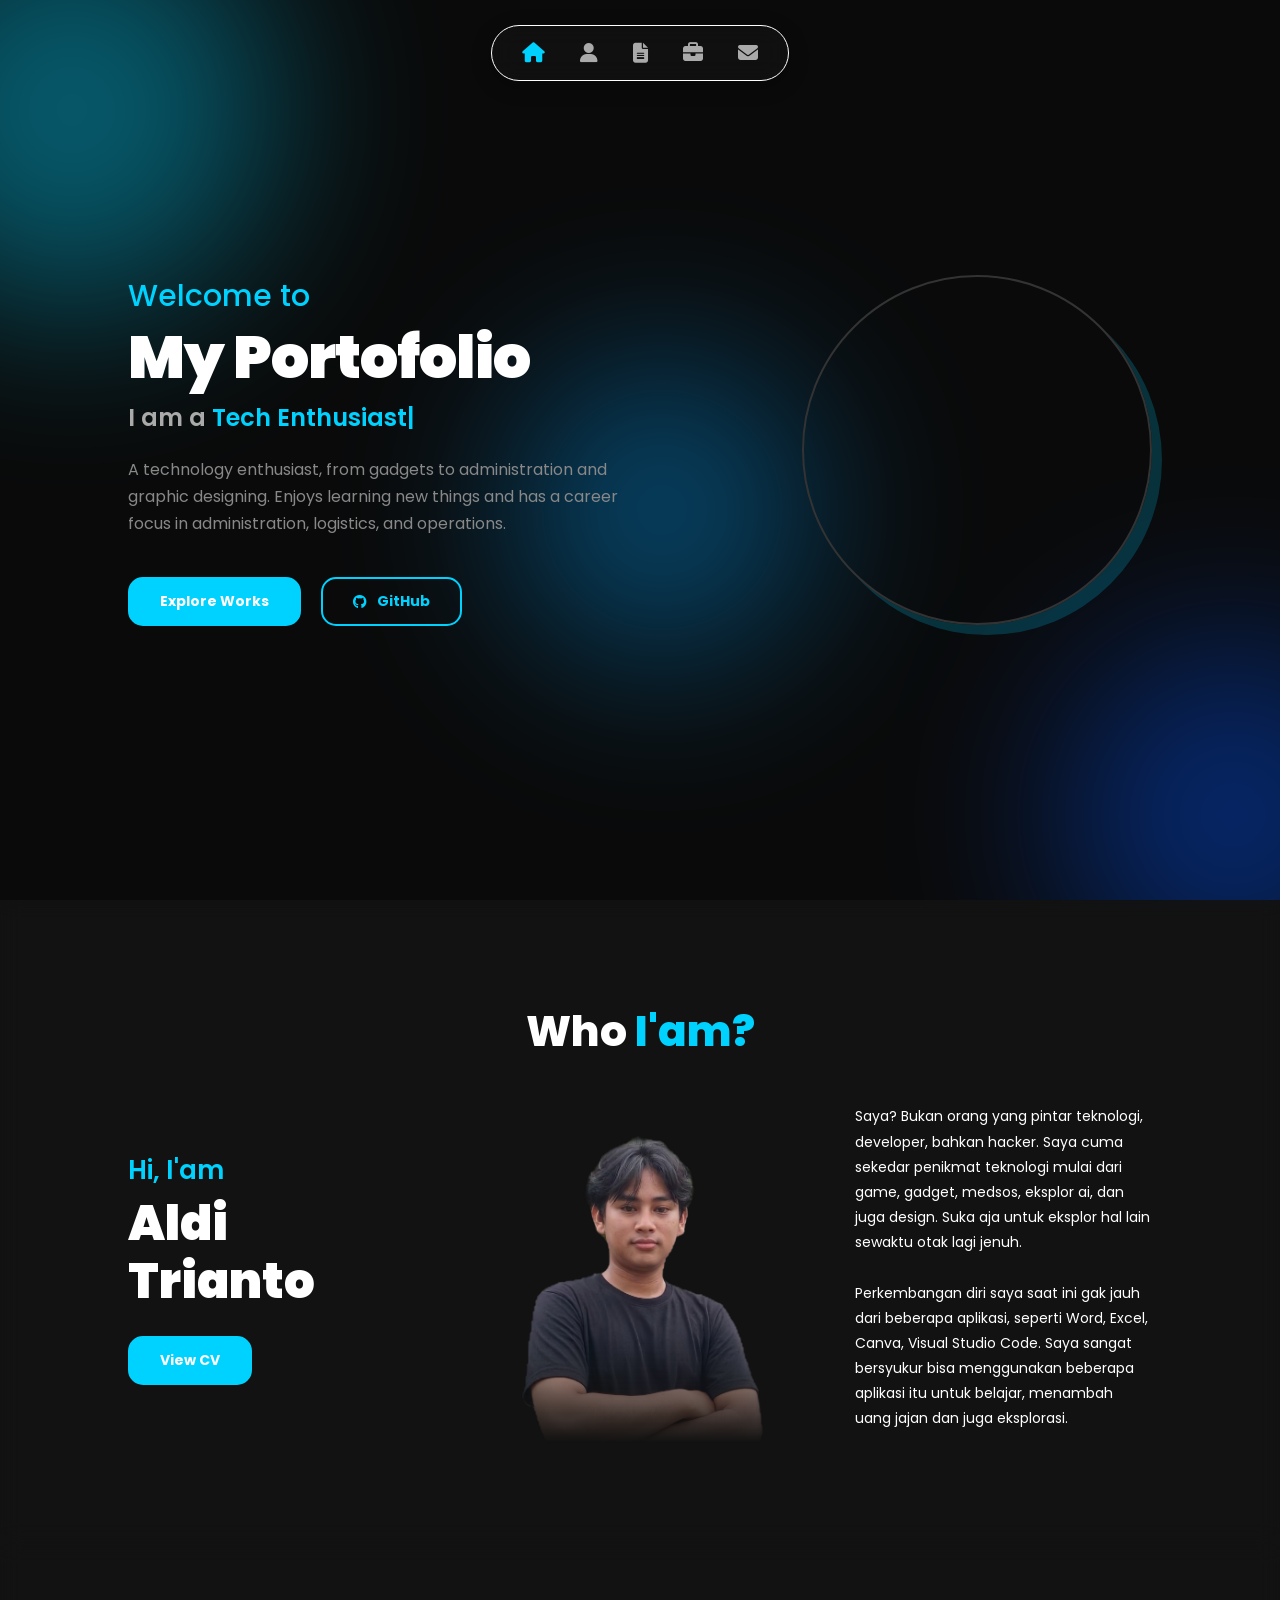
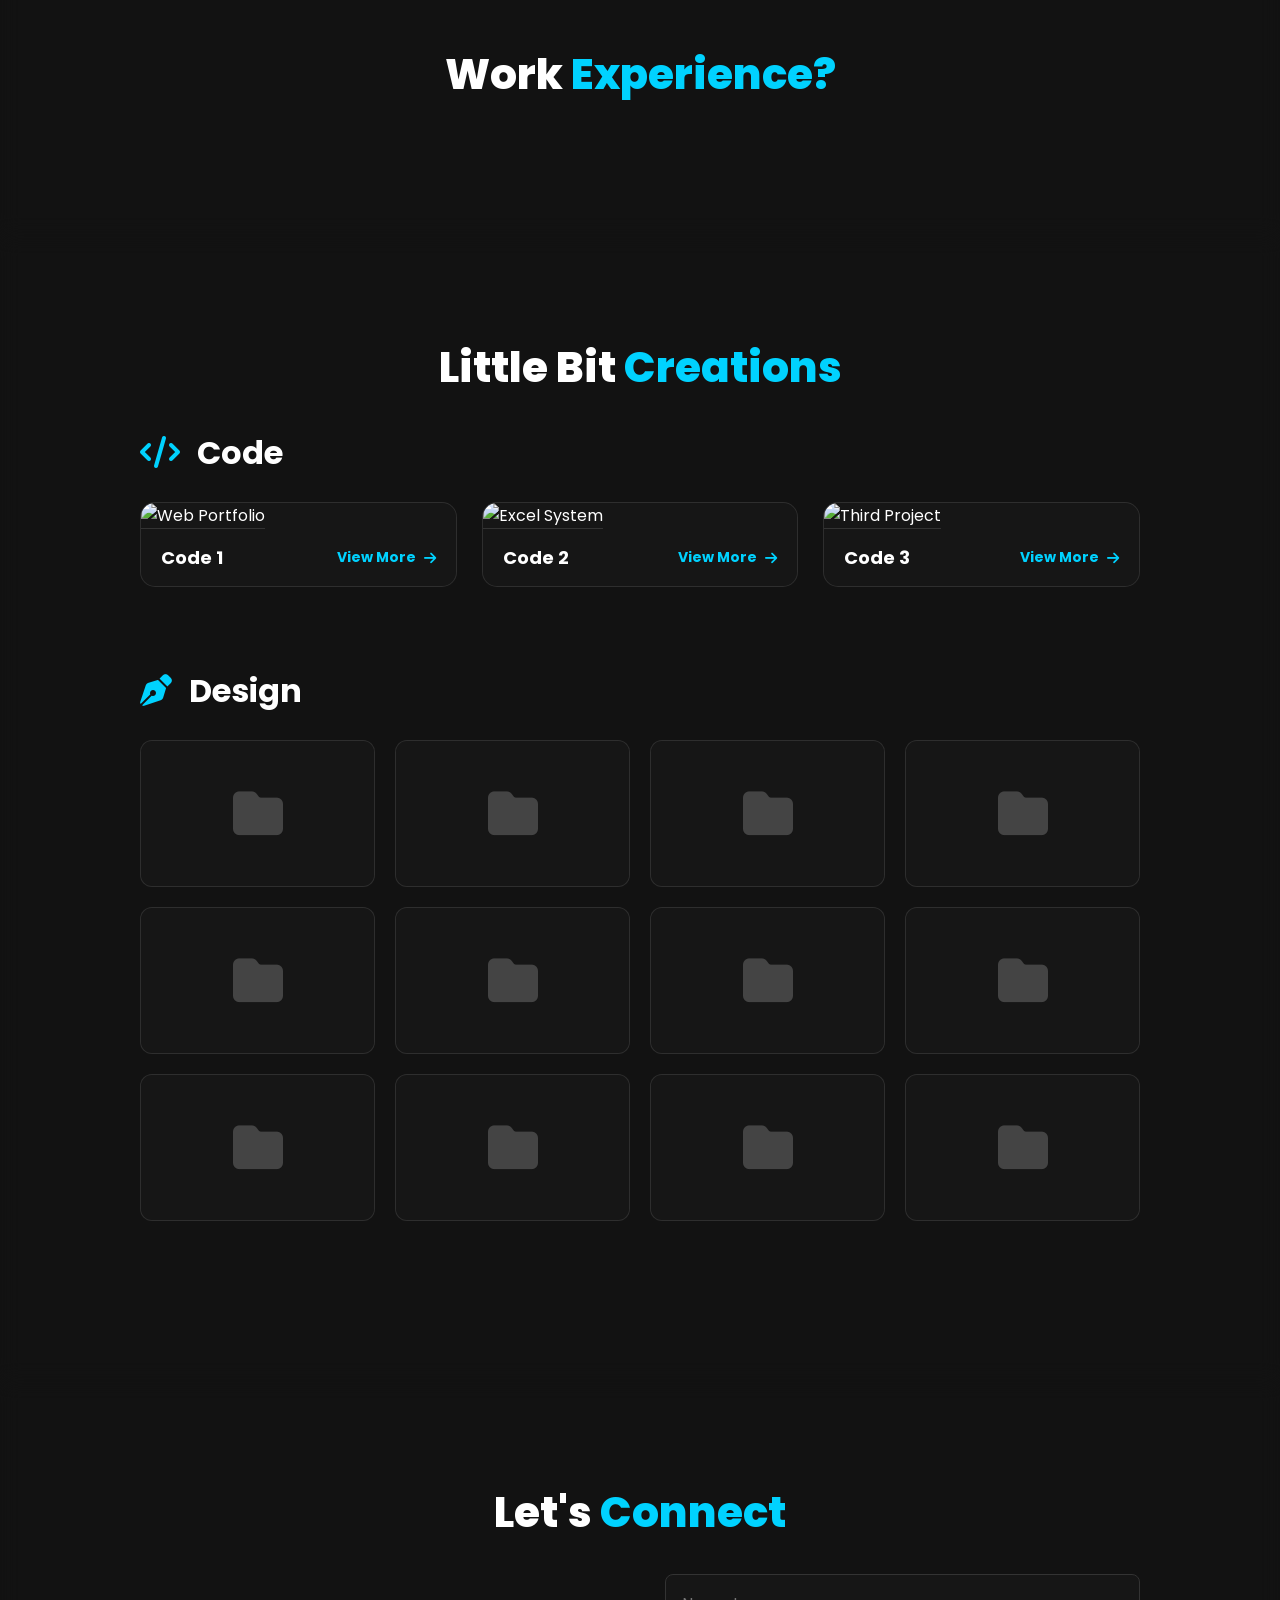
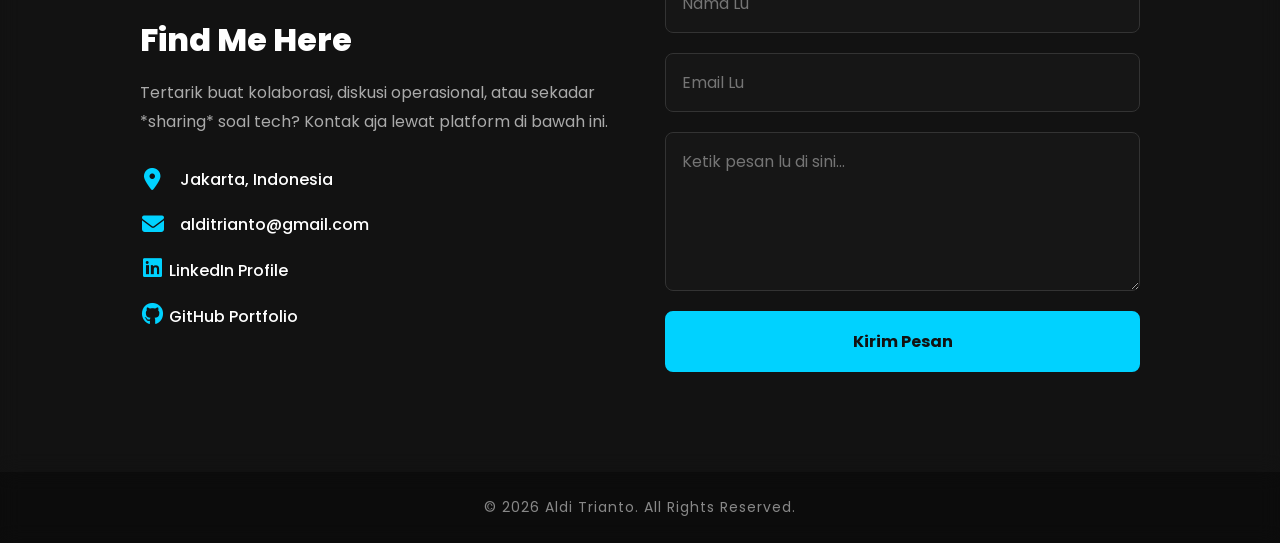
==== commit 082e352f: "revisi 3" ====
--- a/index.html
+++ b/index.html
@@ -4,8 +4,9 @@
     <meta charset="UTF-8">
     <meta name="viewport" content="width=device-width, initial-scale=1.0">
     <title>Aldi | Portfolio</title>
+    <!-- Google Font: Poppins -->
+    <link href="https://fonts.googleapis.com/css2?family=Poppins:wght@300;400;500;600;700;800;900&display=swap" rel="stylesheet">
     <link rel="stylesheet" href="style.css">
-    <!-- Ini link Font Awesome buat manggil ikonnya -->
     <link rel="stylesheet" href="https://cdnjs.cloudflare.com/ajax/libs/font-awesome/6.4.0/css/all.min.css">
     <link rel="icon" type="image/x-icon" href="img/favicon.jpeg">
 </head>
@@ -17,117 +18,200 @@
         <div class="blob blob-3"></div>
     </div>
     
-    <!-- NAVBAR SECTION -->
+    <!-- NAVBAR SECTION (Active Scroll Style) -->
     <nav>
-        <!-- Kiri: Logo -->
-        <h1 class="logo">AL</h1>
-        
-        <!-- Tengah: Ikon Menu -->
         <ul class="nav-links">
-            <li><a href="#home" title="Home"><i class="fa-solid fa-house"></i></a></li>
-            <li><a href="#about" title="About"><i class="fa-solid fa-user"></i></a></li>
-            <li><a href="#contact" title="Contact"><i class="fa-solid fa-envelope"></i></a></li>
+            <li><a href="#home" title="Home" class="nav-item active"><i class="fa-solid fa-house"></i></a></li>
+            <li><a href="#about" title="About" class="nav-item"><i class="fa-solid fa-user"></i></a></li>
+            <!-- Tambahan Section Experience kosongan -->
+            <li><a href="#experience" title="Experience" class="nav-item"><i class="fa-solid fa-file-lines"></i></a></li>
+            <li><a href="#works" title="Works" class="nav-item"><i class="fa-solid fa-briefcase"></i></a></li>
+            <li><a href="#contact" title="Contact" class="nav-item"><i class="fa-solid fa-envelope"></i></a></li>
         </ul>
-
-        <!-- Kanan: Tombol CV -->
-        <a href="#cv" class="btn-cv">View CV</a>
     </nav>
 
     <!-- HERO SECTION -->
     <section id="home" class="hero">
-        <!-- Kiri: Teks & Tombol -->
-        <div class="hero-content">
-            <p class="greeting">Hi, saya</p>
-            <h1 class="name">ALDI TRIANTO<span class="dot">.</span></h1>
-            <h2 class="role">Tech Enthusiast & Operational Logistic</h2>
+        <div class="hero-content reveal">
+            <p class="greeting">Welcome to</p>
+            <h1 class="name">My Portofolio</h1>
+            <!-- Container buat efek typing bergantian -->
+            <h2 class="role">I am a <span class="typing-text"></span><span class="cursor">|</span></h2>
             <p class="desc">
-                A technology enthusiast, from gadgets to web and app development. Enjoys learning new things and has a career focus in administration, logistics, and operations.
+                A technology enthusiast, from gadgets to administration and graphic designing. Enjoys learning new things and has a career focus in administration, logistics, and operations.
             </p>
             <div class="hero-buttons">
-                <a href="#projects" class="btn-primary">Explore Projects</a>
+                <a href="#works" class="btn-primary">Explore Works</a>
                 <a href="#" class="btn-secondary">
                     <i class="fa-brands fa-github"></i> GitHub
                 </a>
             </div>
         </div>
 
-        <!-- Kanan: Foto -->
-        <div class="hero-image">
-            <!-- Ini pake placeholder gambar kosong dulu, nanti bisa lu ganti pake foto asli lu -->
-            <img src="img/foto belakang.jpeg" alt="Foto Profil">
+        <!-- Foto Click & Switch -->
+        <div class="hero-image reveal" style="transition-delay: 200ms;">
+            <!-- Placeholder abu putih sebagai cover depan -->
+            <img src="https://via.placeholder.com/350x350/cccccc/ffffff?text=?" alt="Click Me" class="hero-img-front" id="heroPhotoFront">
+            <!-- Foto lu ngumpet di belakang -->
+            <img src="img/foto belakang.jpeg" alt="Foto Profil" class="hero-img-back" id="heroPhotoBack">
         </div>
     </section>
 
     <!-- ABOUT SECTION -->
     <section id="about" class="about">
-        <h2 class="section-title">About <span>Me</span></h2>
+        <h2 class="section-title reveal">Who <span>I'am?</span></h2>
         
         <div class="about-grid">
-            <!-- Kiri: Intro & Tombol CV -->
             <div class="about-left reveal">
-                <p class="greeting-small">Halo, aku</p>
-                <h3 class="name-small">Aldi Trianto</h3>
+                <p class="greeting-small">Hi, I'am</p>
+                <!-- Hapus margin bawah Aldi biar nempel sama Trianto -->
+                <h3 class="name-small" style="margin-bottom: 0;">Aldi</h3>
+                <h3 class="name-small">Trianto</h3>
                 <a href="#cv" class="btn-primary mt-4">View CV</a>
             </div>
 
-            <!-- Tengah: Foto Interaktif Spiderman -->
             <div class="about-center reveal" style="transition-delay: 100ms;">
                 <div class="photo-container">
-                    <!-- Pastiin path fotonya sesuai sama folder lu -->
                     <img src="img/kaos.png" alt="Aldi Biasa" class="photo-base">
                     <img src="img/kostum.png" alt="Aldi Spiderman" class="photo-hover">
                 </div>
             </div>
 
-            <!-- Kanan: Deskripsi -->
             <div class="about-right reveal" style="transition-delay: 200ms;">
                 <p>
-                    An operational practitioner with a track record across retail, warehousing, and logistics sectors, including file administration and education. Demonstrated operational data analysis skills, strong problem-solving initiative in the field, and adaptability in leading efficient team workflows and completing tasks independently.
+                    Saya? Bukan orang yang pintar teknologi, developer, bahkan hacker. Saya cuma sekedar penikmat teknologi mulai dari game, gadget, medsos, eksplor ai, dan juga design. Suka aja untuk eksplor hal lain sewaktu otak lagi jenuh.
                 </p>
-            </div>
-        </div>
-    </section>
-
-    <!-- PROJECTS SECTION -->
-    <section id="projects" class="projects">
-        <h2 class="section-title">My <span>Projects</span></h2>
+                <br>
+                <p>
+                    Perkembangan diri saya saat ini gak jauh dari beberapa aplikasi, seperti Word, Excel, Canva, Visual Studio Code. Saya sangat bersyukur bisa menggunakan beberapa aplikasi itu untuk belajar, menambah uang jajan dan juga eksplorasi.
+                </p>
+            </div>
+        </div>
+    </section>
+
+    <!-- EXPERIENCE SECTION (Kosongan Dulu) -->
+    <section id="experience" class="experience">
+        <h2 class="section-title reveal">Work <span>Experience?</span></h2>
+        <!-- Isinya ntar lu tambahin di sini -->
+    </section>
+
+    <!-- WORKS SECTION -->
+    <section id="works" class="projects">
+        <h2 class="section-title reveal">Little Bit <span>Creations</span></h2>
         
-        <div class="project-grid">
-            <!-- Project 1: Web Portofolio -->
-            <div class="project-card">
-                <!-- Pake gambar sementara dulu -->
-                <img src="https://via.placeholder.com/400x250/1a1a1a/00d2ff?text=Web+Portfolio" alt="Web Portfolio">
-                <div class="project-info">
-                    <h3>Personal Web Portfolio</h3>
-                    <p>Web portofolio yang dibangun dari nol pakai Vanilla HTML, CSS, dan JS. Punya desain responsif dan tema dark-neon.</p>
-                    <a href="#" class="btn-project">Lihat Detail <i class="fa-solid fa-arrow-right"></i></a>
-                </div>
-            </div>
-
-            <!-- Project 2: Excel / Operasional -->
-            <div class="project-card">
-                <img src="https://via.placeholder.com/400x250/1a1a1a/00d2ff?text=Excel+Dashboard" alt="Excel System">
-                <div class="project-info">
-                    <h3>Excel Inventory System</h3>
-                    <p>Sistem pencatatan dan monitoring stok barang operasional menggunakan Microsoft Excel untuk efisiensi data.</p>
-                    <a href="#" class="btn-project">Lihat Detail <i class="fa-solid fa-arrow-right"></i></a>
-                </div>
+        <!-- Code Portfolio -->
+        <div class="portfolio-category reveal">
+            <h3 class="category-title-left"><i class="fa-solid fa-code"></i> Code</h3>
+            
+            <div class="code-grid">
+                <div class="code-card">
+                    <img src="https://via.placeholder.com/600x300/1a1a1a/00d2ff?text=Web+Portfolio" alt="Web Portfolio">
+                    <div class="code-info">
+                        <h3>Code 1</h3>
+                        <a href="#" class="btn-project">View More<i class="fa-solid fa-arrow-right"></i></a>
+                    </div>
+                </div>
+
+                <div class="code-card">
+                    <img src="https://via.placeholder.com/600x300/1a1a1a/00d2ff?text=Excel+Dashboard" alt="Excel System">
+                    <div class="code-info">
+                        <h3>Code 2</h3>
+                        <a href="#" class="btn-project">View More<i class="fa-solid fa-arrow-right"></i></a>
+                    </div>
+                </div>
+
+                <!-- Tambahan Card Ketiga Biar Pas 3 Kolom -->
+                <div class="code-card">
+                    <img src="https://via.placeholder.com/600x300/1a1a1a/00d2ff?text=Third+Project" alt="Third Project">
+                    <div class="code-info">
+                        <h3>Code 3</h3>
+                        <a href="#" class="btn-project">View More<i class="fa-solid fa-arrow-right"></i></a>
+                    </div>
+                </div>
+            </div>
+        </div>
+
+        <!-- Design Portfolio (12 Bulan Folder Hover) -->
+        <div class="portfolio-category reveal mt-5">
+            <h3 class="category-title-left"><i class="fa-solid fa-pen-nib"></i> Design</h3>
+            
+            <div class="design-grid-4x3">
+                <a href="januari.html" class="folder-card">
+                    <i class="fa-solid fa-folder icon-folder"></i>
+                    <span class="folder-name">Januari</span>
+                </a>
+                <a href="februari.html" class="folder-card">
+                    <i class="fa-solid fa-folder icon-folder"></i>
+                    <span class="folder-name">Februari</span>
+                </a>
+                <a href="maret.html" class="folder-card">
+                    <i class="fa-solid fa-folder icon-folder"></i>
+                    <span class="folder-name">Maret</span>
+                </a>
+                <a href="april.html" class="folder-card">
+                    <i class="fa-solid fa-folder icon-folder"></i>
+                    <span class="folder-name">April</span>
+                </a>
+                <a href="mei.html" class="folder-card">
+                    <i class="fa-solid fa-folder icon-folder"></i>
+                    <span class="folder-name">Mei</span>
+                </a>
+                <a href="juni.html" class="folder-card">
+                    <i class="fa-solid fa-folder icon-folder"></i>
+                    <span class="folder-name">Juni</span>
+                </a>
+                <a href="juli.html" class="folder-card">
+                    <i class="fa-solid fa-folder icon-folder"></i>
+                    <span class="folder-name">Juli</span>
+                </a>
+                <a href="agustus.html" class="folder-card">
+                    <i class="fa-solid fa-folder icon-folder"></i>
+                    <span class="folder-name">Agustus</span>
+                </a>
+                <a href="september.html" class="folder-card">
+                    <i class="fa-solid fa-folder icon-folder"></i>
+                    <span class="folder-name">September</span>
+                </a>
+                <a href="oktober.html" class="folder-card">
+                    <i class="fa-solid fa-folder icon-folder"></i>
+                    <span class="folder-name">Oktober</span>
+                </a>
+                <a href="november.html" class="folder-card">
+                    <i class="fa-solid fa-folder icon-folder"></i>
+                    <span class="folder-name">November</span>
+                </a>
+                <a href="desember.html" class="folder-card">
+                    <i class="fa-solid fa-folder icon-folder"></i>
+                    <span class="folder-name">Desember</span>
+                </a>
             </div>
         </div>
     </section>
 
     <!-- CONTACT SECTION -->
     <section id="contact" class="contact">
-        <h2 class="section-title">Contact <span>Me</span></h2>
+        <h2 class="section-title reveal">Let's <span>Connect</span></h2>
         
-        <div class="contact-container">
-            <!-- Form ini belum aktif kirim email beneran, buat UI dulu -->
-            <form action="#" class="contact-form">
-                <input type="text" placeholder="Nama Lu" required>
-                <input type="email" placeholder="Email Lu" required>
-                <textarea cols="30" rows="6" placeholder="Ketik pesan lu di sini..." required></textarea>
-                <button type="submit" class="btn-submit">Kirim Pesan</button>
-            </form>
+        <div class="contact-grid">
+            <div class="contact-info reveal">
+                <h3>Find Me Here</h3>
+                <p>Tertarik buat kolaborasi, diskusi operasional, atau sekadar *sharing* soal tech? Kontak aja lewat platform di bawah ini.</p>
+                <ul class="social-links">
+                    <li><i class="fa-solid fa-location-dot"></i> Jakarta, Indonesia</li>
+                    <li><i class="fa-solid fa-envelope"></i> alditrianto@gmail.com</li>
+                    <li><a href="#"><i class="fa-brands fa-linkedin"></i> LinkedIn Profile</a></li>
+                    <li><a href="#"><i class="fa-brands fa-github"></i> GitHub Portfolio</a></li>
+                </ul>
+            </div>
+
+            <div class="contact-form-container reveal" style="transition-delay: 100ms;">
+                <form action="#" class="contact-form">
+                    <input type="text" placeholder="Nama Lu" required>
+                    <input type="email" placeholder="Email Lu" required>
+                    <textarea cols="30" rows="5" placeholder="Ketik pesan lu di sini..." required></textarea>
+                    <button type="submit" class="btn-submit">Kirim Pesan</button>
+                </form>
+            </div>
         </div>
     </section>
 
--- a/style.css
+++ b/style.css
@@ -3,10 +3,9 @@
     margin: 0;
     padding: 0;
     box-sizing: border-box;
-    font-family: 'Segoe UI', Tahoma, Geneva, Verdana, sans-serif;
-}
-
-/* Body */
+    font-family: 'Poppins', sans-serif;
+}
+
 body {
     background-color: #121212;
     color: #ffffff;
@@ -20,127 +19,71 @@
     width: 100vw;
     height: 100vh;
     overflow: hidden;
-    z-index: -1; /* Ngumpet di belakang semua konten */
-    pointer-events: none; /* Biar gak nutupin klik tombol lu */
+    z-index: -1; 
+    pointer-events: none; 
     background-color: #0a0a0a;
 }
 
-/* Bola-bola warnanya */
 .blob {
     position: absolute;
     border-radius: 50%;
-    filter: blur(90px); /* Ngeblur ekstrim ala Alex.Dev */
+    filter: blur(90px); 
     opacity: 0.4;
     animation: floatBlob 10s infinite ease-in-out alternate;
 }
 
-/* Warna cyan/neon sesuai tema lu */
-.blob-1 {
-    width: 400px; height: 400px;
-    background-color: #00d2ff;
-    top: -10%; left: -10%;
-    animation-delay: 0s;
-}
-
-.blob-2 {
-    width: 350px; height: 350px;
-    background-color: #0055ff; /* Biru tua dikit biar ada gradasi */
-    bottom: -10%; right: -10%;
-    animation-delay: 2s;
-}
-
-.blob-3 {
-    width: 300px; height: 300px;
-    background-color: #00a2ff;
-    top: 40%; left: 40%;
-    animation-delay: 4s;
-}
-
-/* Animasi melayang ngambang */
+.blob-1 { width: 400px; height: 400px; background-color: #00d2ff; top: -10%; left: -10%; animation-delay: 0s; }
+.blob-2 { width: 350px; height: 350px; background-color: #0055ff; bottom: -10%; right: -10%; animation-delay: 2s; }
+.blob-3 { width: 300px; height: 300px; background-color: #00a2ff; top: 40%; left: 40%; animation-delay: 4s; }
+
 @keyframes floatBlob {
     0% { transform: translate(0px, 0px) scale(1); }
     50% { transform: translate(30px, -50px) scale(1.1); }
     100% { transform: translate(-20px, 20px) scale(0.9); }
 }
 
-/* Navbar Container */
+/* ==================== NAVBAR (Active Highlight Style) ==================== */
 nav {
     display: flex;
-    justify-content: space-between;
-    align-items: center;
-    padding: 15px 5%; 
+    justify-content: center; 
+    align-items: center;
+    padding: 12px 30px; 
     background-color: rgba(26, 26, 26, 0.4); 
     backdrop-filter: blur(12px); 
     -webkit-backdrop-filter: blur(12px);
-    
-    width: 90%;
-    max-width: 1200px;
-    border-radius: 20px; 
-    border: 1px solid rgba(255, 255, 255, 0.1); 
-    
-    /* 👇 INI YANG DIRUBAH 👇 */
-    position: fixed; /* Ganti sticky jadi fixed biar ngambang total gak makan tempat */
-    top: 20px; 
-    left: 50%; /* Tarik ke tengah */
-    transform: translateX(-50%); /* Trik wajib buat nengahin elemen fixed */
+    width: max-content; 
+    border-radius: 50px; 
+    border: 1px solid #ffffff; 
+    position: fixed; 
+    top: 25px; 
+    left: 50%; 
+    transform: translateX(-50%); 
     z-index: 100;
-}
-
-/* Kiri: Logo */
-.logo {
-    font-size: 24px;
-    font-weight: bold;
-    letter-spacing: 2px;
-    cursor: pointer;
-}
-
-/* Tengah: Container Ikon */
+    box-shadow: 0 5px 20px rgba(0,0,0,0.3);
+}
+
 .nav-links {
     display: flex;
     list-style: none;
-    gap: 50px;
-}
-
-/* Tengah: Ikonnya */
-.nav-links li a {
+    gap: 35px; 
+}
+
+.nav-item {
     color: #aaaaaa;
     text-decoration: none;
-    font-size: 22px;
-    transition: all 0.3s ease;
+    font-size: 20px;
+    transition: color 0.3s ease; /* Hapus transform translateY biar gak naik */
     display: inline-block;
 }
 
-.nav-links li a:hover {
-    color: #00d2ff; /* Berubah jadi biru neon */
-    transform: translateY(-4px);
-}
-
-/* Kanan: Tombol View CV (Base State) */
-.btn-cv {
-    text-decoration: none;
-    color: #00d2ff; /* Teks biru neon */
-    background-color: transparent; 
-    border: 2px solid #00d2ff; /* Border biru neon */
-    padding: 10px 24px;
-    border-radius: 8px;
-    font-weight: bold;
-    font-size: 15px;
-    transition: all 0.2s ease;
-    cursor: pointer;
-}
-
-/* Pas disorot mouse (Hover State) */
-.btn-cv:hover {
-    background-color: rgba(0, 210, 255, 0.1); /* Background biru transparan */
-    box-shadow: 0 0 15px rgba(0, 210, 255, 0.4); /* Efek glow biru */
-}
-
-/* Pas lagi diklik (Active State) */
-.btn-cv:active {
-    border-color: #ffffff; 
+/* Pas di hover berubah jadi putih polos doang */
+.nav-item:hover {
     color: #ffffff; 
-    transform: scale(0.95); 
-    box-shadow: none; 
+}
+
+/* Pas layarnya lagi di section itu, ikonnya nyala biru */
+.nav-item.active {
+    color: #00d2ff;
 }
 
 /* ==================== HERO SECTION ==================== */
@@ -148,88 +91,93 @@
     display: flex;
     justify-content: space-between;
     align-items: center;
-    /* Urutannya: Atas 130px (buat bemper navbar), Kiri-Kanan 10%, Bawah 0 */
-    padding: 130px 10% 0; 
+    padding: 0px 10% 0; 
     min-height: 100vh; 
 }
 
-/* --- Bagian Kiri (Konten) --- */
 .hero-content {
-    max-width: 50%; /* Biar teksnya gak kepanjangan nabrak foto */
+    max-width: 50%; 
 }
 
 .greeting {
     color: #00d2ff;
-    font-size: 20px;
+    font-size: 30px;
     font-weight: 500;
-    margin-bottom: 10px;
+    margin-bottom: 5px;
 }
 
 .name {
-    font-size: 64px;
+    font-size: 60px;
     font-weight: 900;
     line-height: 1.1;
-    margin-bottom: 15px;
-}
-
-/* Titik di ujung nama kita kasih warna biru neon biar seirama */
-.dot {
-    color: #00d2ff;
-}
-
+    margin-bottom: 10px;
+    letter-spacing: -1px;
+}
+
+/* TYPING ANIMATION STYLING */
 .role {
-    font-size: 26px;
+    font-size: 24px;
     font-weight: 600;
     color: #aaaaaa;
     margin-bottom: 20px;
+    min-height: 36px; /* Biar baris gak naik turun pas teks dihapus */
+}
+
+.typing-text {
+    color: #00d2ff; /* Teks yang diketik warna neon */
+}
+
+.cursor {
+    display: inline-block;
+    width: 3px;
+    color: #00d2ff;
+    animation: blink 0.7s infinite;
+}
+
+@keyframes blink {
+    0%, 100% { opacity: 1; }
+    50% { opacity: 0; }
 }
 
 .desc {
     color: #888888;
     font-size: 16px;
-    line-height: 1.6;
+    line-height: 1.7;
     margin-bottom: 40px;
 }
 
-/* --- Tombol Hero --- */
 .hero-buttons {
     display: flex;
     gap: 20px;
 }
 
-/* Tombol Kiri (Solid Blue) */
-.btn-primary {
+.btn-primary, .btn-secondary {
     text-decoration: none;
-    background-color: #00d2ff;
-    color: #121212;
     padding: 12px 30px;
-    border-radius: 8px;
+    border-radius: 15px;
     font-weight: bold;
-    font-size: 16px;
+    font-size: 14px;
     border: 2px solid #00d2ff;
     transition: all 0.3s ease;
 }
 
+.btn-primary {
+    background-color: #00d2ff;
+    color: #ffffff;
+}
+
 .btn-primary:hover {
     background-color: transparent;
     color: #00d2ff;
     box-shadow: 0 0 15px rgba(0, 210, 255, 0.4);
 }
 
-/* Tombol Kanan (Outline Blue) */
 .btn-secondary {
-    text-decoration: none;
     color: #00d2ff;
     background-color: transparent;
-    border: 2px solid #00d2ff;
-    padding: 12px 30px;
-    border-radius: 8px;
-    font-weight: bold;
-    font-size: 16px;
-    transition: all 0.3s ease;
-    display: flex;
-    align-items: center;
-    gap: 10px; /* Jarak antara ikon GitHub sama teks */
+    display: flex;
+    align-items: center;
+    gap: 10px; 
 }
 
 .btn-secondary:hover {
@@ -237,27 +185,49 @@
     box-shadow: 0 0 15px rgba(0, 210, 255, 0.4);
 }
 
-/* --- Bagian Kanan (Foto) --- */
-.hero-image img {
+/* CLICK & SWITCH HERO PHOTO */
+.hero-image {
+    position: relative;
     width: 350px;
     height: 350px;
+    border-radius: 50%;
+    cursor: pointer;
+    border: 2px solid #333; 
+    box-shadow: 10px 10px 0px rgba(0, 210, 255, 0.2); 
+    transition: all 0.5s ease;
+}
+
+/* Container-nya nyala glow pas disorot biar ketahuan bisa di-klik */
+.hero-image:hover {
+    box-shadow: 15px 15px 25px rgba(0, 210, 255, 0.5); 
+}
+
+.hero-img-front, .hero-img-back {
+    position: absolute;
+    top: 0; left: 0;
+    width: 100%; height: 100%;
     object-fit: cover;
-    border-radius: 50%; /* 👈 Ini yang bikin foto, border, dan shadownya jadi lingkaran penuh */
-    border: 2px solid #333; 
-    /* Efek bayangan biru neon di belakang foto */
-    box-shadow: 10px 10px 0px rgba(0, 210, 255, 0.2); 
-    transition: all 0.3s ease;
-}
-
-/* Pas foto disorot mouse */
-.hero-image img:hover {
-    transform: translate(-5px, -5px); /* Fotonya kayak ngangkat ke kiri atas */
-    box-shadow: 15px 15px 20px rgba(0, 210, 255, 0.4); /* Glownya makin terang */
-}
-
-/* ==================== SECTIONS (ABOUT, PROJECTS, CONTACT) ==================== */
-.about, .projects, .contact {
-    padding: 160px 10%; 
+    border-radius: 50%; 
+    transition: opacity 0.5s ease-in-out, transform 0.5s ease;
+}
+
+/* Default state: Placeholder nongol, foto lu transparan disembunyiin */
+.hero-img-front { opacity: 1; transform: scale(1); }
+.hero-img-back { opacity: 0; transform: scale(0.9); }
+
+/* Kalo container dikasih class .switched (lewat JS pas diklik) */
+.hero-image.switched .hero-img-front {
+    opacity: 0; 
+    transform: scale(1.1); /* Efek hancur ke depan */
+}
+.hero-image.switched .hero-img-back {
+    opacity: 1; 
+    transform: scale(1); /* Foto lu muncul mantap */
+}
+
+/* ==================== GLOBAL SECTIONS ==================== */
+.about, .experience, .projects, .contact {
+    padding: 100px 10%; 
     background-color: transparent; 
     backdrop-filter: blur(10px);
     -webkit-backdrop-filter: blur(10px);
@@ -266,161 +236,100 @@
 
 .section-title {
     text-align: center;
-    font-size: 40px;
-    margin-bottom: 20px;
-    color: #ffffff;
-}
-
-/* ==================== ABOUT SECTION (NEW LAYOUT 3 KOLOM) ==================== */
-.about-grid {
-    display: flex;
-    justify-content: space-between;
-    align-items: center;
-    gap: 40px;
-    max-width: 1100px;
+    font-size: 42px;
+    font-weight: 800;
+    margin-bottom: 30px;
+    color: #ffffff;
+}
+
+.section-title span {
+    color: #00d2ff;
+}
+
+/* ==================== ABOUT SECTION ==================== */
+.about-grid { display: flex; justify-content: space-between; align-items: center; gap: 40px; max-width: 1100px; margin: 0 auto; }
+.about-left, .about-right { flex: 1; }
+.about-left { text-align: left; }
+.greeting-small { color: #00d2ff; font-size: 26px; font-weight: 600; margin-bottom: 5px; }
+.name-small { font-size: 48px; font-weight: 900; line-height: 1.2; color: #ffffff; }
+.mt-4 { display: inline-block; margin-top: 25px; } /* Jaga jarak tombol CV ke teks Aldi Trianto */
+.about-right p { color: #ffffff; font-size: 14px; line-height: 1.8; text-align: left; }
+.about-center { flex: 0 0 350px; display: flex; justify-content: center; position: relative; }
+.photo-container { position: relative; width: 320px; height: 350px; overflow: hidden; -webkit-mask-image: linear-gradient(to bottom, black 70%, transparent 100%); mask-image: linear-gradient(to bottom, black 70%, transparent 100%); cursor: pointer; }
+.photo-base, .photo-hover { position: absolute; bottom: -10px; left: 50%; transform: translateX(-50%); width: 100%; height: auto; object-fit: cover; transition: opacity 0.5s ease-in-out, transform 0.5s ease; }
+.photo-hover { opacity: 0; transform: translateX(-50%) scale(0.95); }
+.photo-container:hover .photo-base { opacity: 0; }
+.photo-container:hover .photo-hover { opacity: 1; transform: translateX(-50%) scale(1.05); }
+
+/* ==================== EXPERIENCE SECTION ==================== */
+/* Kosongan dulu, nanti lu isi gampang */
+
+/* ==================== CRAFTED WORKS SECTION (REVISED) ==================== */
+.portfolio-category { margin-bottom: 60px; }
+.mt-5 { margin-top: 80px; }
+
+.category-title-left {
+    text-align: left;
+    font-size: 32px;
+    color: #ffffff;
+    margin-bottom: 25px;
+    font-weight: 700;
+    max-width: 1000px;
+    margin-left: auto;
+    margin-right: auto;
+}
+.category-title-left i { color: #00d2ff; margin-right: 10px; }
+
+/* --- Code Grid (Dipersempit, 3 Kolom) --- */
+.code-grid {
+    display: grid;
+    /* Lebar maksimal kolom 300px biar muat 3 buah berjajar */
+    grid-template-columns: repeat(auto-fit, minmax(280px, 1fr));
+    gap: 25px;
+    max-width: 1000px; /* Lebar dibatasin kayak Design */
     margin: 0 auto;
 }
 
-/* Kolom Kiri & Kanan biar porsinya seimbang */
-.about-left, .about-right {
-    flex: 1;
-}
-
-/* Kolom Kiri */
-.about-left {
-    text-align: left; /* Teks mepet ke foto di tengah */
-}
-
-.greeting-small {
-    color: #00d2ff;
-    font-size: 22px;
-    font-weight: 500;
-    margin-bottom: 5px;
-}
-
-.name-small {
-    font-size: 48px;
-    font-weight: 900;
-    line-height: 1.2;
-    margin-bottom: 25px;
-    color: #ffffff;
-}
-
-.mt-4 {
-    display: inline-block;
-}
-
-/* Kolom Kanan */
-.about-right p {
-    color: #ffffff;
-    font-size: 18px;
-    line-height: 1.8;
-    text-align: left; /* Teks mepet ke foto dari sisi kanan */
-}
-
-/* Kolom Tengah (Foto Interaktif) */
-.about-center {
-    flex: 0 0 350px; 
-    display: flex;
-    justify-content: center;
-    position: relative;
-}
-
-/* Container Foto + Efek Masking Gradasi di Bawah */
-.photo-container {
-    position: relative;
-    width: 320px;
-    height: 350px; /* 👈 Tinggi dipotong dari 400px biar atasnya gak kopong */
-    overflow: hidden;
-    -webkit-mask-image: linear-gradient(to bottom, black 70%, transparent 100%);
-    mask-image: linear-gradient(to bottom, black 70%, transparent 100%);
-    cursor: pointer;
-}
-
-/* Setting dasar fotonya */
-.photo-base, .photo-hover {
-    position: absolute;
-    bottom: -10px; 
-    left: 50%;
-    transform: translateX(-50%);
-    width: 100%;
-    height: auto;
-    object-fit: cover;
-    transition: opacity 0.5s ease-in-out, transform 0.5s ease;
-}
-
-/* Sembunyiin kostum Spidey di awal */
-.photo-hover {
-    opacity: 0;
-    transform: translateX(-50%) scale(0.95); 
-}
-
-/* Animasi pas kursor masuk (Hover) */
-.photo-container:hover .photo-base {
-    opacity: 0;
-}
-
-.photo-container:hover .photo-hover {
-    opacity: 1;
-    transform: translateX(-50%) scale(1.05); /* Spidey-nya agak maju dikit */
-}
-
-/* ==================== PROJECTS SECTION ==================== */
-
-.project-grid {
-    display: flex;
-    gap: 30px;
-    justify-content: center;
-    flex-wrap: wrap; /* Kalo layarnya sempit, otomatis turun ke bawah */
-}
-
-/* --- Kartu Projek --- */
-.project-card {
+.code-card {
     background-color: rgba(26, 26, 26, 0.5);
     backdrop-filter: blur(8px);
     border-radius: 15px;
     overflow: hidden;
     border: 1px solid rgba(255, 255, 255, 0.1);
-    width: 350px;
     transition: all 0.3s ease;
-}
-
-/* Pas kartu disorot mouse */
-.project-card:hover {
-    transform: translateY(-10px);
+    /* Dihapus: Hapus animasi translate/naik ke atas */
+}
+
+/* Hovernya cukup ubah warna border dan ngasih cahaya dikit */
+.code-card:hover {
     border-color: #00d2ff;
-    box-shadow: 0 10px 30px rgba(0, 210, 255, 0.15);
-}
-
-.project-card img {
+    box-shadow: 0 0 20px rgba(0, 210, 255, 0.2);
+}
+
+.code-card img {
     width: 100%;
-    height: 200px;
+    height: 180px; /* Dipersempit tingginya */
     object-fit: cover;
     border-bottom: 1px solid #333;
 }
 
-.project-info {
-    padding: 25px;
-}
-
-.project-info h3 {
-    color: #ffffff;
-    font-size: 22px;
-    margin-bottom: 10px;
-}
-
-.project-info p {
-    color: #aaaaaa;
-    font-size: 15px;
-    line-height: 1.6;
-    margin-bottom: 20px;
-}
-
-/* Link Lihat Detail */
+.code-info { 
+    padding: 15px 20px; 
+    display: flex;
+    justify-content: space-between; 
+    align-items: center;
+}
+
+.code-info h3 {
+    color: #ffffff;
+    font-size: 18px; /* Dikecilin biar rapi */
+    font-weight: 700;
+}
+
 .btn-project {
     text-decoration: none;
     color: #00d2ff;
-    font-size: 15px;
+    font-size: 14px;
     font-weight: bold;
     display: flex;
     align-items: center;
@@ -430,89 +339,60 @@
 
 .btn-project:hover {
     color: #ffffff;
-    gap: 12px; /* Panahnya geser dikit pas disorot */
-}
+    gap: 12px; 
+}
+
+/* --- Design Grid (12 Bulan Folder Hover, 4x3) --- */
+.design-grid-4x3 {
+    display: grid;
+    grid-template-columns: repeat(4, 1fr);
+    gap: 20px;
+    max-width: 1000px; /* Udah setara dengan ukuran kotak Code Grid */
+    margin: 0 auto;
+}
+
+.folder-card {
+    background: rgba(26, 26, 26, 0.5);
+    border: 1px solid rgba(255, 255, 255, 0.1);
+    /* Sedikit dilebarin kotak foldernya dari 4/3 jadi 16/10 */
+    aspect-ratio: 16 / 10;
+    display: flex;
+    justify-content: center;
+    align-items: center;
+    border-radius: 12px;
+    text-decoration: none;
+    transition: all 0.3s ease;
+    cursor: pointer;
+    position: relative;
+    overflow: hidden;
+}
+
+.icon-folder { font-size: 50px; color: #444444; transition: all 0.4s cubic-bezier(0.175, 0.885, 0.32, 1.275); }
+.folder-name { position: absolute; color: #ffffff; font-weight: 700; font-size: 18px; opacity: 0; transform: translateY(20px); transition: all 0.4s ease; }
+.folder-card:hover { background: rgba(0, 210, 255, 0.1); border-color: #00d2ff; transform: translateY(-5px); box-shadow: 0 10px 25px rgba(0, 210, 255, 0.2); }
+.folder-card:hover .icon-folder { opacity: 0; transform: translateY(-20px) scale(0.5); }
+.folder-card:hover .folder-name { opacity: 1; transform: translateY(0); }
 
 /* ==================== CONTACT SECTION ==================== */
-
-.contact-container {
-    max-width: 600px;
-    margin: 0 auto; /* Biar form-nya persis di tengah layar */
-}
-
-.contact-form {
-    display: flex;
-    flex-direction: column;
-    gap: 20px;
-}
-
-/* Styling buat kolom input teks dan area pesan */
-.contact-form input,
-.contact-form textarea {
-    width: 100%;
-    padding: 16px;
-    background-color: #12121200;
-    border: 1px solid #333;
-    border-radius: 8px;
-    color: #ffffff;
-    font-size: 16px;
-    transition: all 0.3s ease;
-}
-
-/* Efek pas kolomnya diklik/diketik */
-.contact-form input:focus,
-.contact-form textarea:focus {
-    outline: none;
-    border-color: #00d2ff;
-    box-shadow: 0 0 10px rgba(0, 210, 255, 0.2);
-}
-
-/* Tombol Kirim Pesan */
-.btn-submit {
-    background-color: #00d2ff;
-    color: #121212;
-    padding: 16px;
-    border: 2px solid #00d2ff;
-    border-radius: 8px;
-    font-size: 16px;
-    font-weight: bold;
-    cursor: pointer;
-    transition: all 0.3s ease;
-}
-
-.btn-submit:hover {
-    background-color: transparent;
-    color: #00d2ff;
-    box-shadow: 0 0 15px rgba(0, 210, 255, 0.4);
-}
+.contact-grid { display: flex; gap: 50px; max-width: 1000px; margin: 0 auto; align-items: center; flex-wrap: wrap; }
+.contact-info, .contact-form-container { flex: 1; min-width: 300px; }
+.contact-info h3 { font-size: 32px; color: #ffffff; margin-bottom: 15px; font-weight: 800; }
+.contact-info p { color: #aaaaaa; line-height: 1.8; margin-bottom: 30px; }
+.social-links { list-style: none; display: flex; flex-direction: column; gap: 20px; }
+.social-links li { display: flex; align-items: center; gap: 15px; color: #ffffff; font-size: 16px; font-weight: 500; }
+.social-links li a { color: #ffffff; text-decoration: none; transition: color 0.3s ease; }
+.social-links li a:hover { color: #00d2ff; }
+.social-links i { color: #00d2ff; font-size: 22px; width: 25px; text-align: center; }
+.contact-form { display: flex; flex-direction: column; gap: 20px; }
+.contact-form input, .contact-form textarea { width: 100%; padding: 16px; background-color: rgba(26, 26, 26, 0.5); border: 1px solid #333; border-radius: 8px; color: #ffffff; font-size: 16px; transition: all 0.3s ease; }
+.contact-form input:focus, .contact-form textarea:focus { outline: none; border-color: #00d2ff; box-shadow: 0 0 10px rgba(0, 210, 255, 0.2); }
+.btn-submit { background-color: #00d2ff; color: #121212; padding: 16px; border: 2px solid #00d2ff; border-radius: 8px; font-size: 16px; font-weight: bold; cursor: pointer; transition: all 0.3s ease; }
+.btn-submit:hover { background-color: transparent; color: #00d2ff; box-shadow: 0 0 15px rgba(0, 210, 255, 0.4); }
 
 /* ==================== FOOTER ==================== */
-footer {
-    text-align: center;
-    padding: 25px;
-    background-color: rgba(0, 0, 0, 0.3);
-    backdrop-filter: blur(10px);
-    /* border-top dihapus */
-    color: #888888;
-    font-size: 14px;
-    letter-spacing: 1px;
-}
+footer { text-align: center; padding: 25px; background-color: rgba(0, 0, 0, 0.3); backdrop-filter: blur(10px); color: #888888; font-size: 14px; letter-spacing: 1px; }
 
 /* ==================== JS ANIMATION CLASSES ==================== */
-/* Posisi awal sebelum muncul (Ngumpet & Turun 50px) */
-.reveal {
-    opacity: 0;
-    transform: translateY(50px);
-    transition: all 0.8s cubic-bezier(0.5, 0, 0, 1);
-}
-
-/* Posisi pas disorot layar (Kelihatan & Balik ke posisi normal) */
-.reveal.active {
-    opacity: 1;
-    transform: translateY(0);
-}
-
-/* Biar pas lu klik menu di navbar, scroll-nya jalan mulus */
-html {
-    scroll-behavior: smooth;
-}+.reveal { opacity: 0; transform: translateY(50px); transition: all 0.8s cubic-bezier(0.5, 0, 0, 1); }
+.reveal.active { opacity: 1; transform: translateY(0); }
+html { scroll-behavior: smooth; }
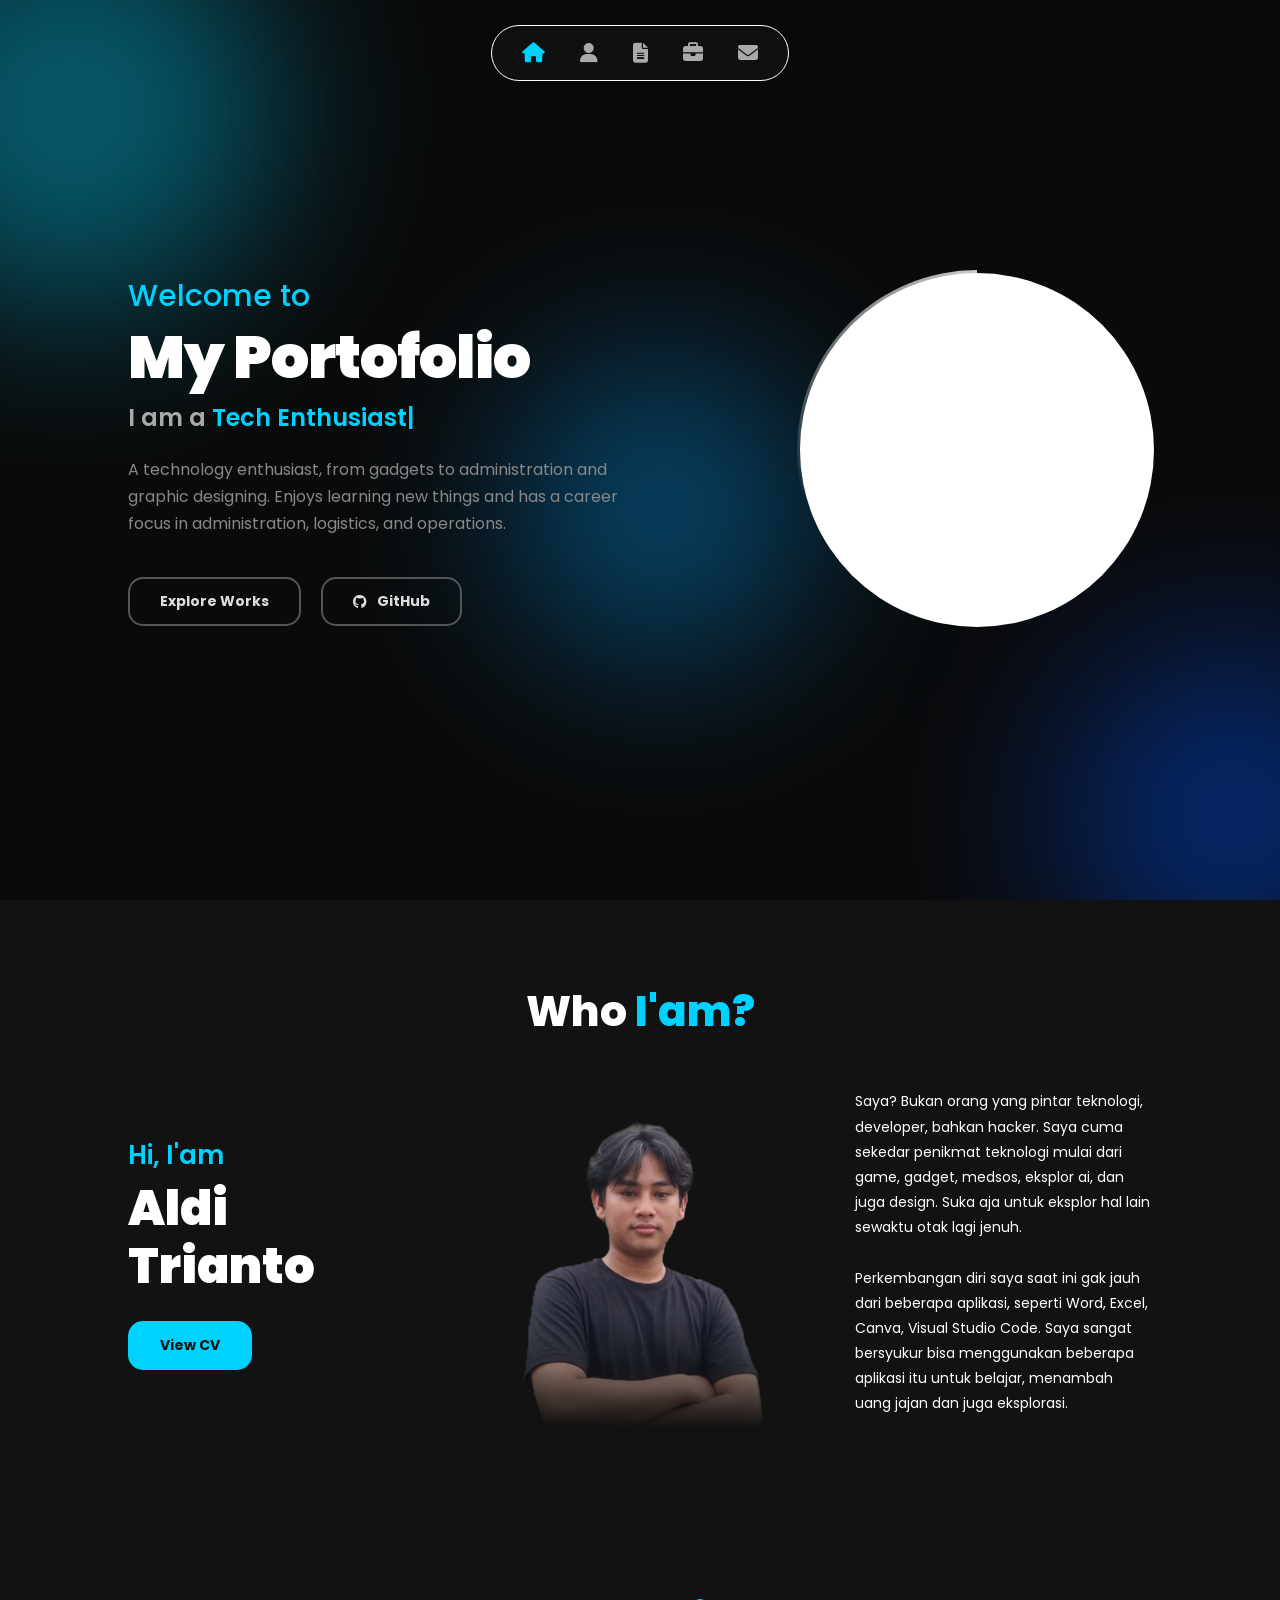
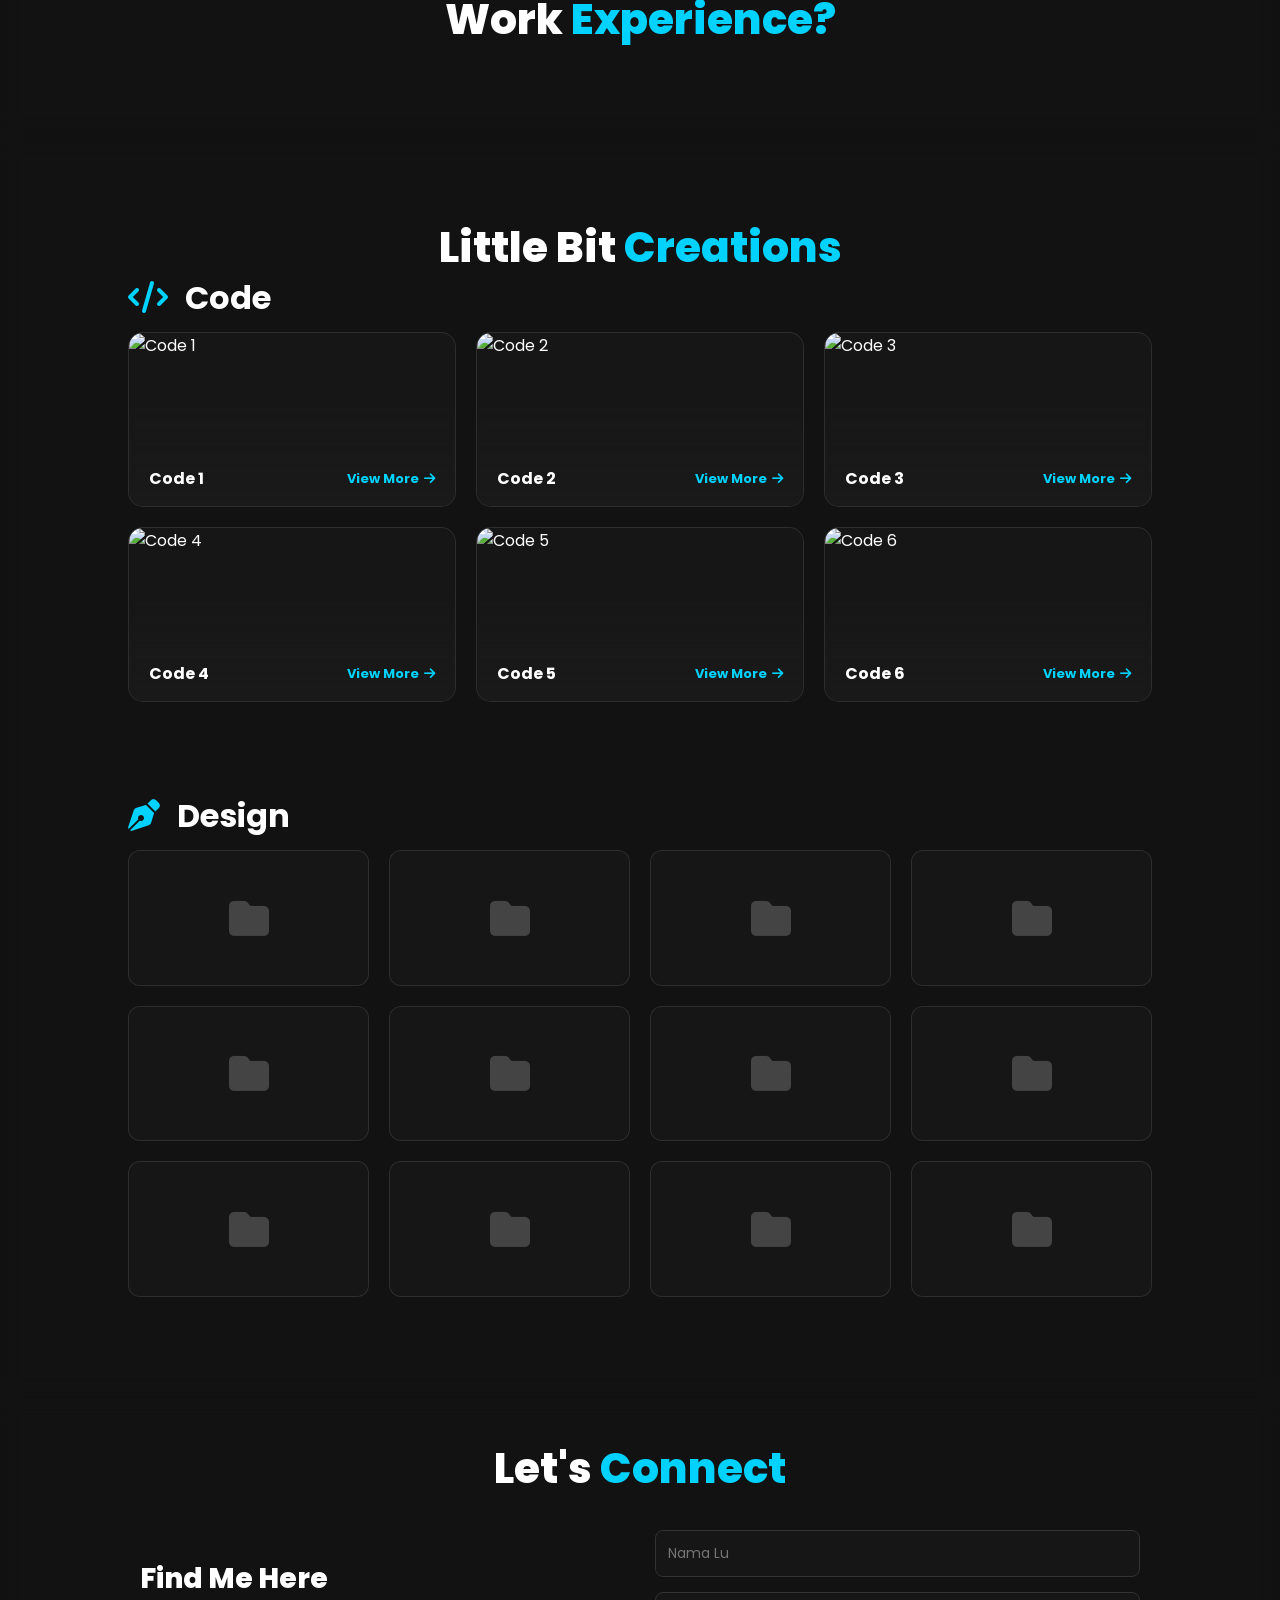
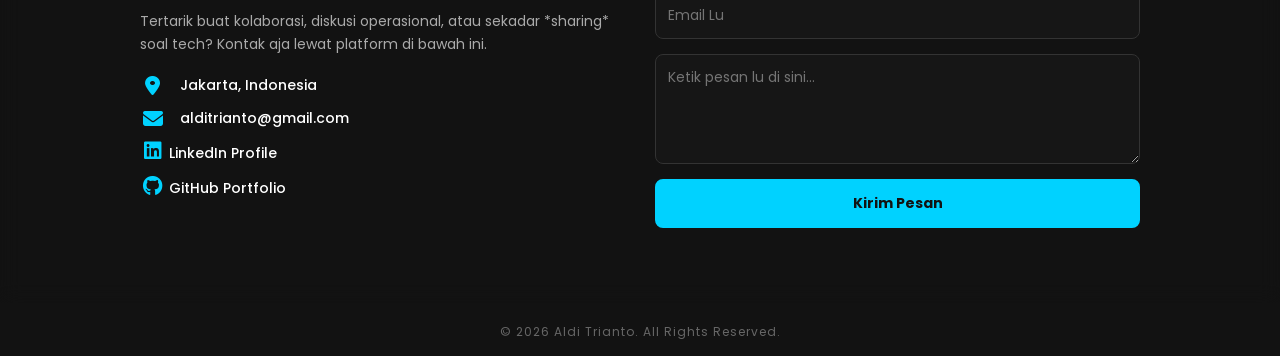
==== commit 896dafe5: "revisi 4" ====
--- a/index.html
+++ b/index.html
@@ -41,18 +41,20 @@
                 A technology enthusiast, from gadgets to administration and graphic designing. Enjoys learning new things and has a career focus in administration, logistics, and operations.
             </p>
             <div class="hero-buttons">
-                <a href="#works" class="btn-primary">Explore Works</a>
-                <a href="#" class="btn-secondary">
+                <!-- Tombol dibikin balance warnanya -->
+                <a href="#works" class="btn-primary-alt">Explore Works</a>
+                <a href="#" class="btn-secondary-alt">
                     <i class="fa-brands fa-github"></i> GitHub
                 </a>
             </div>
         </div>
 
-        <!-- Foto Click & Switch -->
+        <!-- Foto Click & Switch + Muter-Muter -->
         <div class="hero-image reveal" style="transition-delay: 200ms;">
-            <!-- Placeholder abu putih sebagai cover depan -->
-            <img src="https://via.placeholder.com/350x350/cccccc/ffffff?text=?" alt="Click Me" class="hero-img-front" id="heroPhotoFront">
-            <!-- Foto lu ngumpet di belakang -->
+            <!-- Cincin glow putih muter TERUS (bukan hover) -->
+            <div class="glow-ring"></div>
+            <!-- Foto lu ditumpuk -->
+            <img src="https://via.placeholder.com/350x350/000000/ffffff?text=?" alt="Placeholder" class="hero-img-front" id="heroPhotoFront">
             <img src="img/foto belakang.jpeg" alt="Foto Profil" class="hero-img-back" id="heroPhotoBack">
         </div>
     </section>
@@ -64,16 +66,17 @@
         <div class="about-grid">
             <div class="about-left reveal">
                 <p class="greeting-small">Hi, I'am</p>
-                <!-- Hapus margin bawah Aldi biar nempel sama Trianto -->
                 <h3 class="name-small" style="margin-bottom: 0;">Aldi</h3>
                 <h3 class="name-small">Trianto</h3>
                 <a href="#cv" class="btn-primary mt-4">View CV</a>
             </div>
 
+            <!-- Area Interaktif Hover Spiderman (Radius Kursor) -->
             <div class="about-center reveal" style="transition-delay: 100ms;">
-                <div class="photo-container">
+                <div class="photo-container" id="spideyContainer">
                     <img src="img/kaos.png" alt="Aldi Biasa" class="photo-base">
-                    <img src="img/kostum.png" alt="Aldi Spiderman" class="photo-hover">
+                    <!-- Foto Spiderman yang muncul lewat clip-path kursor -->
+                    <img src="img/kostum.png" alt="Aldi Spiderman" class="photo-hover-radius" id="spideyPhoto">
                 </div>
             </div>
 
@@ -99,13 +102,17 @@
     <section id="works" class="projects">
         <h2 class="section-title reveal">Little Bit <span>Creations</span></h2>
         
-        <!-- Code Portfolio -->
+        <!-- ================= 1. AREA CODE PORTFOLIO ================= -->
         <div class="portfolio-category reveal">
-            <h3 class="category-title-left"><i class="fa-solid fa-code"></i> Code</h3>
+            <!-- Judul Code dinaikin -->
+            <h3 class="title-code"><i class="fa-solid fa-code"></i> Code</h3>
             
             <div class="code-grid">
                 <div class="code-card">
-                    <img src="https://via.placeholder.com/600x300/1a1a1a/00d2ff?text=Web+Portfolio" alt="Web Portfolio">
+                    <div class="card-image-wrapper">
+                        <img src="https://via.placeholder.com/600x300/1a1a1a/00d2ff?text=Code+1" alt="Code 1">
+                        <div class="image-fade"></div>
+                    </div>
                     <div class="code-info">
                         <h3>Code 1</h3>
                         <a href="#" class="btn-project">View More<i class="fa-solid fa-arrow-right"></i></a>
@@ -113,27 +120,65 @@
                 </div>
 
                 <div class="code-card">
-                    <img src="https://via.placeholder.com/600x300/1a1a1a/00d2ff?text=Excel+Dashboard" alt="Excel System">
+                    <div class="card-image-wrapper">
+                        <img src="https://via.placeholder.com/600x300/1a1a1a/00d2ff?text=Code+2" alt="Code 2">
+                        <div class="image-fade"></div>
+                    </div>
                     <div class="code-info">
                         <h3>Code 2</h3>
                         <a href="#" class="btn-project">View More<i class="fa-solid fa-arrow-right"></i></a>
                     </div>
                 </div>
 
-                <!-- Tambahan Card Ketiga Biar Pas 3 Kolom -->
-                <div class="code-card">
-                    <img src="https://via.placeholder.com/600x300/1a1a1a/00d2ff?text=Third+Project" alt="Third Project">
+                <div class="code-card">
+                    <div class="card-image-wrapper">
+                        <img src="https://via.placeholder.com/600x300/1a1a1a/00d2ff?text=Code+3" alt="Code 3">
+                        <div class="image-fade"></div>
+                    </div>
                     <div class="code-info">
                         <h3>Code 3</h3>
                         <a href="#" class="btn-project">View More<i class="fa-solid fa-arrow-right"></i></a>
                     </div>
                 </div>
-            </div>
-        </div>
-
-        <!-- Design Portfolio (12 Bulan Folder Hover) -->
+
+                <div class="code-card">
+                    <div class="card-image-wrapper">
+                        <img src="https://via.placeholder.com/600x300/1a1a1a/00d2ff?text=Code+4" alt="Code 4">
+                        <div class="image-fade"></div>
+                    </div>
+                    <div class="code-info">
+                        <h3>Code 4</h3>
+                        <a href="#" class="btn-project">View More<i class="fa-solid fa-arrow-right"></i></a>
+                    </div>
+                </div>
+
+                <div class="code-card">
+                    <div class="card-image-wrapper">
+                        <img src="https://via.placeholder.com/600x300/1a1a1a/00d2ff?text=Code+5" alt="Code 5">
+                        <div class="image-fade"></div>
+                    </div>
+                    <div class="code-info">
+                        <h3>Code 5</h3>
+                        <a href="#" class="btn-project">View More<i class="fa-solid fa-arrow-right"></i></a>
+                    </div>
+                </div>
+
+                <div class="code-card">
+                    <div class="card-image-wrapper">
+                        <img src="https://via.placeholder.com/600x300/1a1a1a/00d2ff?text=Code+6" alt="Code 6">
+                        <div class="image-fade"></div>
+                    </div>
+                    <div class="code-info">
+                        <h3>Code 6</h3>
+                        <a href="#" class="btn-project">View More<i class="fa-solid fa-arrow-right"></i></a>
+                    </div>
+                </div>
+            </div>
+        </div>
+
+        <!-- ================= 2. AREA DESIGN PORTFOLIO ================= -->
         <div class="portfolio-category reveal mt-5">
-            <h3 class="category-title-left"><i class="fa-solid fa-pen-nib"></i> Design</h3>
+            <h3 class="title-design"><i class="fa-solid fa-pen-nib"></i> Design</h3>
             
             <div class="design-grid-4x3">
                 <a href="januari.html" class="folder-card">
@@ -208,14 +253,15 @@
                 <form action="#" class="contact-form">
                     <input type="text" placeholder="Nama Lu" required>
                     <input type="email" placeholder="Email Lu" required>
-                    <textarea cols="30" rows="5" placeholder="Ketik pesan lu di sini..." required></textarea>
+                    <!-- Rows dikurangin biar gak terlalu tinggi formnya -->
+                    <textarea cols="30" rows="4" placeholder="Ketik pesan lu di sini..." required></textarea>
                     <button type="submit" class="btn-submit">Kirim Pesan</button>
                 </form>
             </div>
         </div>
     </section>
 
-    <!-- FOOTER -->
+    <!-- FOOTER (Nyatu Sama Contact) -->
     <footer>
         <p>&copy; 2026 Aldi Trianto. All Rights Reserved.</p>
     </footer>
--- a/style.css
+++ b/style.css
@@ -1,396 +1,118 @@
 /* Reset dasar */
-* {
-    margin: 0;
-    padding: 0;
-    box-sizing: border-box;
-    font-family: 'Poppins', sans-serif;
-}
-
-body {
-    background-color: #121212;
-    color: #ffffff;
-}
+* { margin: 0; padding: 0; box-sizing: border-box; font-family: 'Poppins', sans-serif; }
+body { background-color: #121212; color: #ffffff; }
 
 /* ==================== AMBIENT BACKGROUND ==================== */
-.bg-ambient {
-    position: fixed;
-    top: 0;
-    left: 0;
-    width: 100vw;
-    height: 100vh;
-    overflow: hidden;
-    z-index: -1; 
-    pointer-events: none; 
-    background-color: #0a0a0a;
-}
-
-.blob {
-    position: absolute;
-    border-radius: 50%;
-    filter: blur(90px); 
-    opacity: 0.4;
-    animation: floatBlob 10s infinite ease-in-out alternate;
-}
-
+.bg-ambient { position: fixed; top: 0; left: 0; width: 100vw; height: 100vh; overflow: hidden; z-index: -1; pointer-events: none; background-color: #0a0a0a; }
+.blob { position: absolute; border-radius: 50%; filter: blur(90px); opacity: 0.4; animation: floatBlob 10s infinite ease-in-out alternate; }
 .blob-1 { width: 400px; height: 400px; background-color: #00d2ff; top: -10%; left: -10%; animation-delay: 0s; }
 .blob-2 { width: 350px; height: 350px; background-color: #0055ff; bottom: -10%; right: -10%; animation-delay: 2s; }
 .blob-3 { width: 300px; height: 300px; background-color: #00a2ff; top: 40%; left: 40%; animation-delay: 4s; }
+@keyframes floatBlob { 0% { transform: translate(0px, 0px) scale(1); } 50% { transform: translate(30px, -50px) scale(1.1); } 100% { transform: translate(-20px, 20px) scale(0.9); } }
 
-@keyframes floatBlob {
-    0% { transform: translate(0px, 0px) scale(1); }
-    50% { transform: translate(30px, -50px) scale(1.1); }
-    100% { transform: translate(-20px, 20px) scale(0.9); }
-}
-
-/* ==================== NAVBAR (Active Highlight Style) ==================== */
-nav {
-    display: flex;
-    justify-content: center; 
-    align-items: center;
-    padding: 12px 30px; 
-    background-color: rgba(26, 26, 26, 0.4); 
-    backdrop-filter: blur(12px); 
-    -webkit-backdrop-filter: blur(12px);
-    width: max-content; 
-    border-radius: 50px; 
-    border: 1px solid #ffffff; 
-    position: fixed; 
-    top: 25px; 
-    left: 50%; 
-    transform: translateX(-50%); 
-    z-index: 100;
-    box-shadow: 0 5px 20px rgba(0,0,0,0.3);
-}
-
-.nav-links {
-    display: flex;
-    list-style: none;
-    gap: 35px; 
-}
-
-.nav-item {
-    color: #aaaaaa;
-    text-decoration: none;
-    font-size: 20px;
-    transition: color 0.3s ease; /* Hapus transform translateY biar gak naik */
-    display: inline-block;
-}
-
-/* Pas di hover berubah jadi putih polos doang */
-.nav-item:hover {
-    color: #ffffff; 
-}
-
-/* Pas layarnya lagi di section itu, ikonnya nyala biru */
-.nav-item.active {
-    color: #00d2ff;
-}
+/* ==================== NAVBAR ==================== */
+nav { display: flex; justify-content: center; align-items: center; padding: 12px 30px; background-color: rgba(26, 26, 26, 0.4); backdrop-filter: blur(12px); -webkit-backdrop-filter: blur(12px); width: max-content; border-radius: 50px; border: 1px solid #ffffff; position: fixed; top: 25px; left: 50%; transform: translateX(-50%); z-index: 100; box-shadow: 0 5px 20px rgba(0,0,0,0.3); }
+.nav-links { display: flex; list-style: none; gap: 35px; }
+.nav-item { color: #aaaaaa; text-decoration: none; font-size: 20px; transition: color 0.3s ease; display: inline-block; }
+.nav-item:hover { color: #ffffff; }
+.nav-item.active { color: #00d2ff; }
 
 /* ==================== HERO SECTION ==================== */
-.hero {
-    display: flex;
-    justify-content: space-between;
-    align-items: center;
-    padding: 0px 10% 0; 
-    min-height: 100vh; 
-}
+.hero { display: flex; justify-content: space-between; align-items: center; padding: 0px 10% 0; min-height: 100vh; }
+.hero-content { max-width: 50%; }
+.greeting { color: #00d2ff; font-size: 30px; font-weight: 500; margin-bottom: 5px; }
+.name { font-size: 60px; font-weight: 900; line-height: 1.1; margin-bottom: 10px; letter-spacing: -1px; }
+.role { font-size: 24px; font-weight: 600; color: #aaaaaa; margin-bottom: 20px; min-height: 36px; }
+.typing-text { color: #00d2ff; }
+.cursor { display: inline-block; width: 3px; color: #00d2ff; animation: blink 0.7s infinite; }
+@keyframes blink { 0%, 100% { opacity: 1; } 50% { opacity: 0; } }
+.desc { color: #888888; font-size: 16px; line-height: 1.7; margin-bottom: 40px; }
+.hero-buttons { display: flex; gap: 20px; }
+.btn-primary-alt, .btn-secondary-alt { text-decoration: none; background-color: transparent; color: #dddddd; padding: 12px 30px; border-radius: 15px; font-weight: bold; font-size: 14px; border: 2px solid #555555; transition: all 0.3s ease; }
+.btn-secondary-alt { display: flex; align-items: center; gap: 10px; }
+.btn-primary-alt:hover, .btn-secondary-alt:hover { background-color: rgba(255,255,255,0.1); border-color: #ffffff; color: #ffffff; box-shadow: 0 0 15px rgba(255, 255, 255, 0.2); }
 
-.hero-content {
-    max-width: 50%; 
-}
-
-.greeting {
-    color: #00d2ff;
-    font-size: 30px;
-    font-weight: 500;
-    margin-bottom: 5px;
-}
-
-.name {
-    font-size: 60px;
-    font-weight: 900;
-    line-height: 1.1;
-    margin-bottom: 10px;
-    letter-spacing: -1px;
-}
-
-/* TYPING ANIMATION STYLING */
-.role {
-    font-size: 24px;
-    font-weight: 600;
-    color: #aaaaaa;
-    margin-bottom: 20px;
-    min-height: 36px; /* Biar baris gak naik turun pas teks dihapus */
-}
-
-.typing-text {
-    color: #00d2ff; /* Teks yang diketik warna neon */
-}
-
-.cursor {
-    display: inline-block;
-    width: 3px;
-    color: #00d2ff;
-    animation: blink 0.7s infinite;
-}
-
-@keyframes blink {
-    0%, 100% { opacity: 1; }
-    50% { opacity: 0; }
-}
-
-.desc {
-    color: #888888;
-    font-size: 16px;
-    line-height: 1.7;
-    margin-bottom: 40px;
-}
-
-.hero-buttons {
-    display: flex;
-    gap: 20px;
-}
-
-.btn-primary, .btn-secondary {
-    text-decoration: none;
-    padding: 12px 30px;
-    border-radius: 15px;
-    font-weight: bold;
-    font-size: 14px;
-    border: 2px solid #00d2ff;
-    transition: all 0.3s ease;
-}
-
-.btn-primary {
-    background-color: #00d2ff;
-    color: #ffffff;
-}
-
-.btn-primary:hover {
-    background-color: transparent;
-    color: #00d2ff;
-    box-shadow: 0 0 15px rgba(0, 210, 255, 0.4);
-}
-
-.btn-secondary {
-    color: #00d2ff;
-    background-color: transparent;
-    display: flex;
-    align-items: center;
-    gap: 10px; 
-}
-
-.btn-secondary:hover {
-    background-color: rgba(0, 210, 255, 0.1);
-    box-shadow: 0 0 15px rgba(0, 210, 255, 0.4);
-}
-
-/* CLICK & SWITCH HERO PHOTO */
-.hero-image {
-    position: relative;
-    width: 350px;
-    height: 350px;
-    border-radius: 50%;
-    cursor: pointer;
-    border: 2px solid #333; 
-    box-shadow: 10px 10px 0px rgba(0, 210, 255, 0.2); 
-    transition: all 0.5s ease;
-}
-
-/* Container-nya nyala glow pas disorot biar ketahuan bisa di-klik */
-.hero-image:hover {
-    box-shadow: 15px 15px 25px rgba(0, 210, 255, 0.5); 
-}
-
-.hero-img-front, .hero-img-back {
-    position: absolute;
-    top: 0; left: 0;
-    width: 100%; height: 100%;
-    object-fit: cover;
-    border-radius: 50%; 
-    transition: opacity 0.5s ease-in-out, transform 0.5s ease;
-}
-
-/* Default state: Placeholder nongol, foto lu transparan disembunyiin */
+.hero-image { position: relative; width: 350px; height: 350px; border-radius: 50%; border: none; box-shadow: none; display: flex; justify-content: center; align-items: center; cursor: pointer; }
+.glow-ring { position: absolute; top: 50%; left: 50%; transform: translate(-50%, -50%); width: 360px; height: 360px; border-radius: 50%; border: 3px solid transparent; background: linear-gradient(white, white) padding-box, conic-gradient(from 0deg, transparent 70%, rgba(255, 255, 255, 0.8) 100%) border-box; opacity: 1; animation: spinGlow 2s linear infinite; z-index: 1; }
+@keyframes spinGlow { 100% { transform: translate(-50%, -50%) rotate(360deg); } }
+.hero-img-front, .hero-img-back { position: absolute; top: 0; left: 0; width: 100%; height: 100%; object-fit: cover; border-radius: 50%; transition: opacity 0.4s ease-in-out, transform 0.4s ease; z-index: 2; }
 .hero-img-front { opacity: 1; transform: scale(1); }
 .hero-img-back { opacity: 0; transform: scale(0.9); }
-
-/* Kalo container dikasih class .switched (lewat JS pas diklik) */
-.hero-image.switched .hero-img-front {
-    opacity: 0; 
-    transform: scale(1.1); /* Efek hancur ke depan */
-}
-.hero-image.switched .hero-img-back {
-    opacity: 1; 
-    transform: scale(1); /* Foto lu muncul mantap */
-}
+.hero-image.switched .hero-img-front { opacity: 0; transform: scale(1.05); }
+.hero-image.switched .hero-img-back { opacity: 1; transform: scale(1); }
 
 /* ==================== GLOBAL SECTIONS ==================== */
-.about, .experience, .projects, .contact {
-    padding: 100px 10%; 
-    background-color: transparent; 
-    backdrop-filter: blur(10px);
-    -webkit-backdrop-filter: blur(10px);
-    border: none; 
-}
+.about, .experience, .projects, .contact { padding: 80px 10%; background-color: transparent; backdrop-filter: blur(10px); -webkit-backdrop-filter: blur(10px); border: none; }
 
-.section-title {
-    text-align: center;
-    font-size: 42px;
-    font-weight: 800;
-    margin-bottom: 30px;
-    color: #ffffff;
-}
-
-.section-title span {
-    color: #00d2ff;
-}
+/* INI YANG BIKIN JAUH, UDAH GW PANGKAS HABIS JADI 5PX */
+.section-title { text-align: center; font-size: 42px; font-weight: 800; margin-bottom: 5px; color: #ffffff; }
+.section-title span { color: #00d2ff; }
 
 /* ==================== ABOUT SECTION ==================== */
-.about-grid { display: flex; justify-content: space-between; align-items: center; gap: 40px; max-width: 1100px; margin: 0 auto; }
+.about-grid { display: flex; justify-content: space-between; align-items: center; gap: 40px; max-width: 1100px; margin: 0 auto; margin-top: 35px; } 
 .about-left, .about-right { flex: 1; }
 .about-left { text-align: left; }
 .greeting-small { color: #00d2ff; font-size: 26px; font-weight: 600; margin-bottom: 5px; }
 .name-small { font-size: 48px; font-weight: 900; line-height: 1.2; color: #ffffff; }
-.mt-4 { display: inline-block; margin-top: 25px; } /* Jaga jarak tombol CV ke teks Aldi Trianto */
+.btn-primary { text-decoration: none; background-color: #00d2ff; color: #121212; padding: 12px 30px; border-radius: 15px; font-weight: bold; font-size: 14px; border: 2px solid #00d2ff; transition: all 0.3s ease; }
+.btn-primary:hover { background-color: transparent; color: #00d2ff; box-shadow: 0 0 15px rgba(0, 210, 255, 0.4); }
+.mt-4 { display: inline-block; margin-top: 25px; } 
 .about-right p { color: #ffffff; font-size: 14px; line-height: 1.8; text-align: left; }
+
 .about-center { flex: 0 0 350px; display: flex; justify-content: center; position: relative; }
-.photo-container { position: relative; width: 320px; height: 350px; overflow: hidden; -webkit-mask-image: linear-gradient(to bottom, black 70%, transparent 100%); mask-image: linear-gradient(to bottom, black 70%, transparent 100%); cursor: pointer; }
-.photo-base, .photo-hover { position: absolute; bottom: -10px; left: 50%; transform: translateX(-50%); width: 100%; height: auto; object-fit: cover; transition: opacity 0.5s ease-in-out, transform 0.5s ease; }
-.photo-hover { opacity: 0; transform: translateX(-50%) scale(0.95); }
-.photo-container:hover .photo-base { opacity: 0; }
-.photo-container:hover .photo-hover { opacity: 1; transform: translateX(-50%) scale(1.05); }
+.photo-container { position: relative; width: 320px; height: 350px; overflow: hidden; cursor: crosshair; -webkit-mask-image: linear-gradient(to bottom, black 70%, transparent 100%); mask-image: linear-gradient(to bottom, black 70%, transparent 100%); }
+.photo-base, .photo-hover-radius { position: absolute; bottom: -10px; left: 50%; transform: translateX(-50%); width: 100%; height: auto; object-fit: contain; }
+.photo-hover-radius { clip-path: circle(0px at center); transition: clip-path 0.1s ease; }
 
-/* ==================== EXPERIENCE SECTION ==================== */
-/* Kosongan dulu, nanti lu isi gampang */
+/* ==================== CRAFTED WORKS SECTION ==================== */
+.portfolio-category { margin-bottom: 20px; }
 
-/* ==================== CRAFTED WORKS SECTION (REVISED) ==================== */
-.portfolio-category { margin-bottom: 60px; }
-.mt-5 { margin-top: 80px; }
-
-.category-title-left {
-    text-align: left;
-    font-size: 32px;
-    color: #ffffff;
-    margin-bottom: 25px;
-    font-weight: 700;
-    max-width: 1000px;
-    margin-left: auto;
-    margin-right: auto;
-}
+/* INI GW KASIH MARGIN NEGATIF BIAR KETARIK NAIK RAPET KE JUDUL */
+.title-code { text-align: left; font-size: 32px; color: #ffffff; margin-top: -10px; margin-bottom: 10px; font-weight: 700; max-width: 1300px; margin-left: auto; margin-right: auto; }
+.title-code i { color: #00d2ff; margin-right: 10px; }
+.title-design { text-align: left; font-size: 32px; color: #ffffff; margin-bottom: 10px; font-weight: 700; max-width: 1300px; margin-left: auto; margin-right: auto; padding-top: 50px; /* <--- Atur jarak atasnya di sini bro */ }
+.title-design i { color: #00d2ff; margin-right: 10px; }
 .category-title-left i { color: #00d2ff; margin-right: 10px; }
 
-/* --- Code Grid (Dipersempit, 3 Kolom) --- */
-.code-grid {
-    display: grid;
-    /* Lebar maksimal kolom 300px biar muat 3 buah berjajar */
-    grid-template-columns: repeat(auto-fit, minmax(280px, 1fr));
-    gap: 25px;
-    max-width: 1000px; /* Lebar dibatasin kayak Design */
-    margin: 0 auto;
-}
+.code-grid { display: grid; grid-template-columns: repeat(3, 1fr); gap: 20px; max-width: 1300px; margin: 0 auto; }
+.code-card { background-color: rgba(26, 26, 26, 0.5); border-radius: 15px; border: 1px solid rgba(255, 255, 255, 0.1); position: relative; transition: all 0.3s ease; height: 175px; overflow: hidden; }
+.code-card:hover { border-color: #00d2ff; box-shadow: 0 0 20px rgba(0, 210, 255, 0.2); }
+.card-image-wrapper { position: absolute; top: 0; left: 0; width: 100%; height: 100%; }
+.code-card img { width: 100%; height: 100%; object-fit: cover; }
+.image-fade { position: absolute; bottom: 0; left: 0; width: 100%; height: 60%; background: linear-gradient(to top, rgba(26,26,26, 1) 0%, rgba(26,26,26, 0.8) 40%, rgba(26,26,26, 0) 100%); backdrop-filter: blur(2px); -webkit-backdrop-filter: blur(2px); }
+.code-info { position: absolute; bottom: 0; left: 0; width: 100%; padding: 15px 20px; display: flex; justify-content: space-between; align-items: center; z-index: 10; }
+.code-info h3 { color: #ffffff; font-size: 16px; font-weight: 700; }
+.btn-project { text-decoration: none; color: #00d2ff; font-size: 13px; font-weight: bold; display: flex; align-items: center; gap: 5px; transition: all 0.3s ease; }
+.btn-project:hover { color: #ffffff; gap: 8px; }
 
-.code-card {
-    background-color: rgba(26, 26, 26, 0.5);
-    backdrop-filter: blur(8px);
-    border-radius: 15px;
-    overflow: hidden;
-    border: 1px solid rgba(255, 255, 255, 0.1);
-    transition: all 0.3s ease;
-    /* Dihapus: Hapus animasi translate/naik ke atas */
-}
-
-/* Hovernya cukup ubah warna border dan ngasih cahaya dikit */
-.code-card:hover {
-    border-color: #00d2ff;
-    box-shadow: 0 0 20px rgba(0, 210, 255, 0.2);
-}
-
-.code-card img {
-    width: 100%;
-    height: 180px; /* Dipersempit tingginya */
-    object-fit: cover;
-    border-bottom: 1px solid #333;
-}
-
-.code-info { 
-    padding: 15px 20px; 
-    display: flex;
-    justify-content: space-between; 
-    align-items: center;
-}
-
-.code-info h3 {
-    color: #ffffff;
-    font-size: 18px; /* Dikecilin biar rapi */
-    font-weight: 700;
-}
-
-.btn-project {
-    text-decoration: none;
-    color: #00d2ff;
-    font-size: 14px;
-    font-weight: bold;
-    display: flex;
-    align-items: center;
-    gap: 8px;
-    transition: all 0.3s ease;
-}
-
-.btn-project:hover {
-    color: #ffffff;
-    gap: 12px; 
-}
-
-/* --- Design Grid (12 Bulan Folder Hover, 4x3) --- */
-.design-grid-4x3 {
-    display: grid;
-    grid-template-columns: repeat(4, 1fr);
-    gap: 20px;
-    max-width: 1000px; /* Udah setara dengan ukuran kotak Code Grid */
-    margin: 0 auto;
-}
-
-.folder-card {
-    background: rgba(26, 26, 26, 0.5);
-    border: 1px solid rgba(255, 255, 255, 0.1);
-    /* Sedikit dilebarin kotak foldernya dari 4/3 jadi 16/10 */
-    aspect-ratio: 16 / 10;
-    display: flex;
-    justify-content: center;
-    align-items: center;
-    border-radius: 12px;
-    text-decoration: none;
-    transition: all 0.3s ease;
-    cursor: pointer;
-    position: relative;
-    overflow: hidden;
-}
-
-.icon-folder { font-size: 50px; color: #444444; transition: all 0.4s cubic-bezier(0.175, 0.885, 0.32, 1.275); }
+.mt-5 { margin-top: 40px; }
+.design-grid-4x3 { display: grid; grid-template-columns: repeat(4, 1fr); gap: 20px; max-width: 1300px; margin: 0 auto; }
+.folder-card { background: rgba(26, 26, 26, 0.5); border: 1px solid rgba(255, 255, 255, 0.1); aspect-ratio: 16 / 9; display: flex; justify-content: center; align-items: center; border-radius: 12px; text-decoration: none; transition: all 0.3s ease; cursor: pointer; position: relative; overflow: hidden; }
+.icon-folder { font-size: 40px; color: #444444; transition: all 0.4s cubic-bezier(0.175, 0.885, 0.32, 1.275); }
 .folder-name { position: absolute; color: #ffffff; font-weight: 700; font-size: 18px; opacity: 0; transform: translateY(20px); transition: all 0.4s ease; }
 .folder-card:hover { background: rgba(0, 210, 255, 0.1); border-color: #00d2ff; transform: translateY(-5px); box-shadow: 0 10px 25px rgba(0, 210, 255, 0.2); }
 .folder-card:hover .icon-folder { opacity: 0; transform: translateY(-20px) scale(0.5); }
 .folder-card:hover .folder-name { opacity: 1; transform: translateY(0); }
 
-/* ==================== CONTACT SECTION ==================== */
-.contact-grid { display: flex; gap: 50px; max-width: 1000px; margin: 0 auto; align-items: center; flex-wrap: wrap; }
+/* ==================== CONTACT SECTION & FOOTER ==================== */
+.contact { padding: 40px 10% 75px; }
+.contact-grid { display: flex; gap: 30px; max-width: 1000px; margin: 0 auto; align-items: center; flex-wrap: wrap; margin-top: 30px; } 
 .contact-info, .contact-form-container { flex: 1; min-width: 300px; }
-.contact-info h3 { font-size: 32px; color: #ffffff; margin-bottom: 15px; font-weight: 800; }
-.contact-info p { color: #aaaaaa; line-height: 1.8; margin-bottom: 30px; }
-.social-links { list-style: none; display: flex; flex-direction: column; gap: 20px; }
-.social-links li { display: flex; align-items: center; gap: 15px; color: #ffffff; font-size: 16px; font-weight: 500; }
+.contact-info h3 { font-size: 28px; color: #ffffff; margin-bottom: 10px; font-weight: 800; }
+.contact-info p { color: #aaaaaa; line-height: 1.6; margin-bottom: 20px; font-size: 14px; }
+.social-links { list-style: none; display: flex; flex-direction: column; gap: 12px; }
+.social-links li { display: flex; align-items: center; gap: 15px; color: #ffffff; font-size: 14px; font-weight: 500; }
 .social-links li a { color: #ffffff; text-decoration: none; transition: color 0.3s ease; }
 .social-links li a:hover { color: #00d2ff; }
-.social-links i { color: #00d2ff; font-size: 22px; width: 25px; text-align: center; }
-.contact-form { display: flex; flex-direction: column; gap: 20px; }
-.contact-form input, .contact-form textarea { width: 100%; padding: 16px; background-color: rgba(26, 26, 26, 0.5); border: 1px solid #333; border-radius: 8px; color: #ffffff; font-size: 16px; transition: all 0.3s ease; }
+.social-links i { color: #00d2ff; font-size: 20px; width: 25px; text-align: center; }
+
+.contact-form { display: flex; flex-direction: column; gap: 15px; }
+.contact-form input, .contact-form textarea { width: 100%; padding: 12px; background-color: rgba(26, 26, 26, 0.5); border: 1px solid #333; border-radius: 8px; color: #ffffff; font-size: 14px; transition: all 0.3s ease; }
 .contact-form input:focus, .contact-form textarea:focus { outline: none; border-color: #00d2ff; box-shadow: 0 0 10px rgba(0, 210, 255, 0.2); }
-.btn-submit { background-color: #00d2ff; color: #121212; padding: 16px; border: 2px solid #00d2ff; border-radius: 8px; font-size: 16px; font-weight: bold; cursor: pointer; transition: all 0.3s ease; }
+.btn-submit { background-color: #00d2ff; color: #121212; padding: 12px; border: 2px solid #00d2ff; border-radius: 8px; font-size: 14px; font-weight: bold; cursor: pointer; transition: all 0.3s ease; }
 .btn-submit:hover { background-color: transparent; color: #00d2ff; box-shadow: 0 0 15px rgba(0, 210, 255, 0.4); }
 
-/* ==================== FOOTER ==================== */
-footer { text-align: center; padding: 25px; background-color: rgba(0, 0, 0, 0.3); backdrop-filter: blur(10px); color: #888888; font-size: 14px; letter-spacing: 1px; }
+footer { text-align: center; padding: 20px 25px 15px; background-color: transparent; color: #666666; font-size: 12px; letter-spacing: 1px; }
 
 /* ==================== JS ANIMATION CLASSES ==================== */
 .reveal { opacity: 0; transform: translateY(50px); transition: all 0.8s cubic-bezier(0.5, 0, 0, 1); }
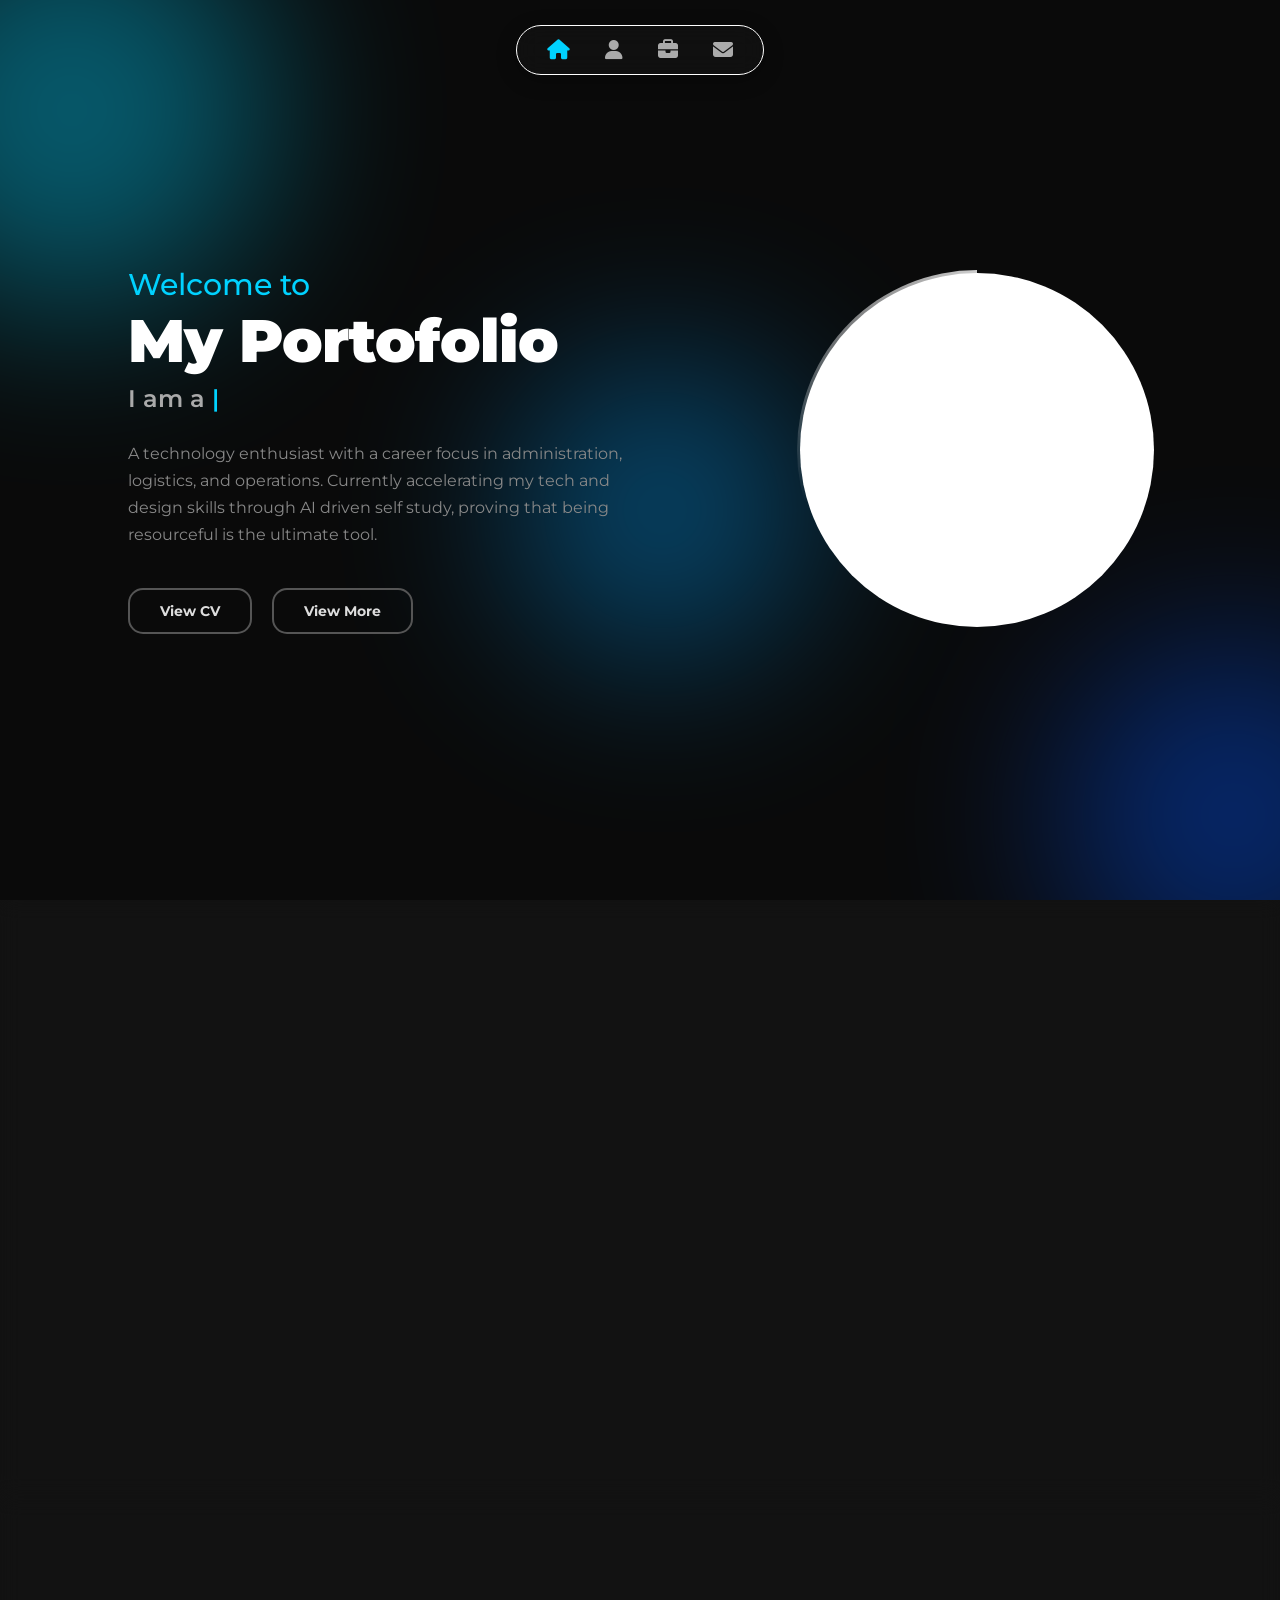
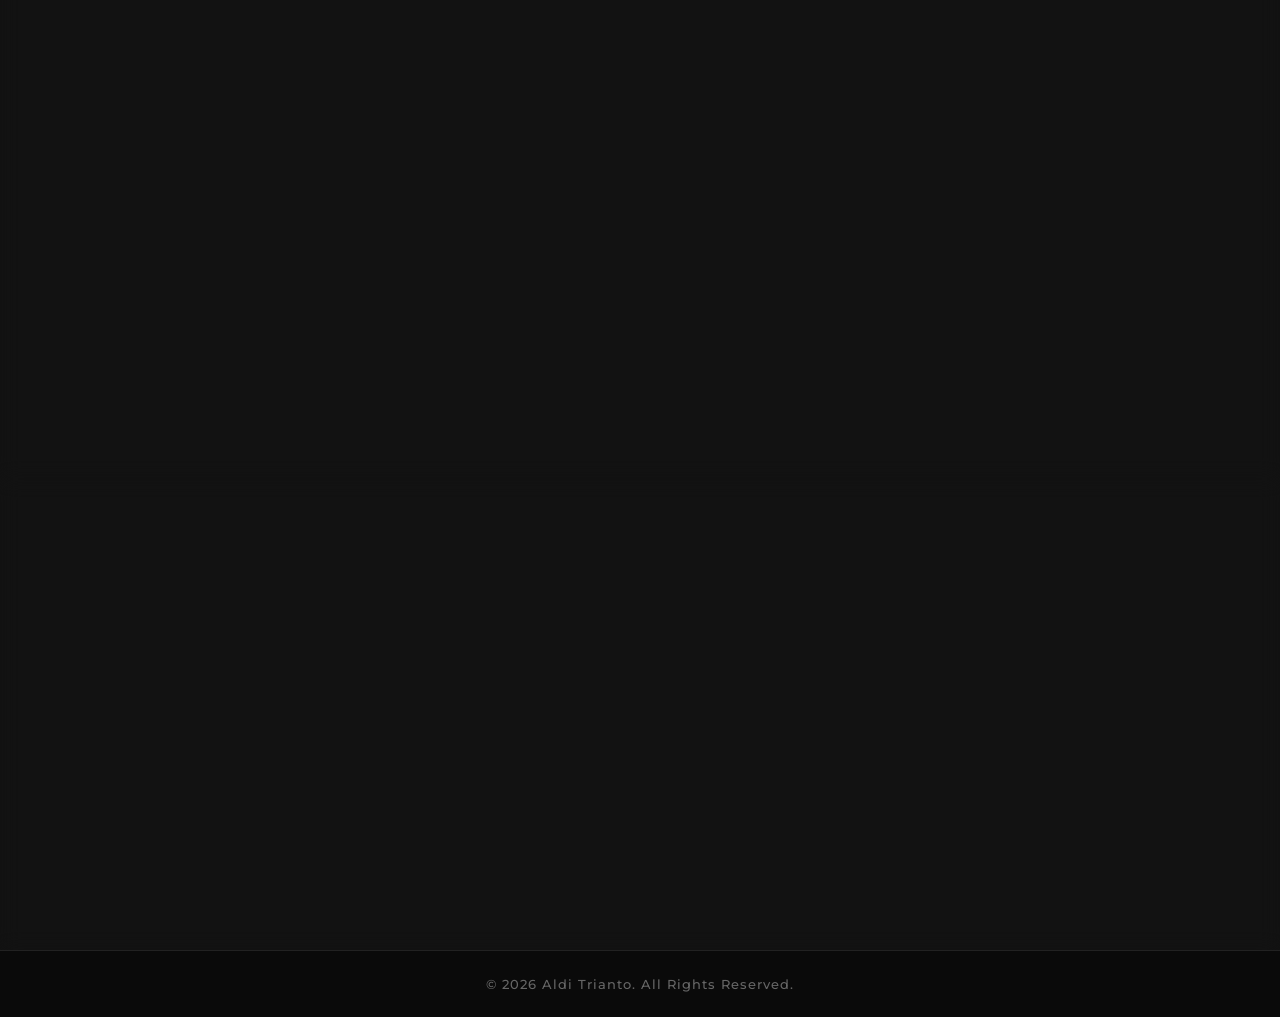
==== commit 10e9f980: "revisi 5" ====
--- a/index.html
+++ b/index.html
@@ -4,8 +4,8 @@
     <meta charset="UTF-8">
     <meta name="viewport" content="width=device-width, initial-scale=1.0">
     <title>Aldi | Portfolio</title>
-    <!-- Google Font: Poppins -->
-    <link href="https://fonts.googleapis.com/css2?family=Poppins:wght@300;400;500;600;700;800;900&display=swap" rel="stylesheet">
+    <!-- Google Font: Montserrat (Tegas & Berkarakter) -->
+    <link href="https://fonts.googleapis.com/css2?family=Montserrat:wght@300;400;500;600;700;800;900&display=swap" rel="stylesheet">
     <link rel="stylesheet" href="style.css">
     <link rel="stylesheet" href="https://cdnjs.cloudflare.com/ajax/libs/font-awesome/6.4.0/css/all.min.css">
     <link rel="icon" type="image/x-icon" href="img/favicon.jpeg">
@@ -18,13 +18,11 @@
         <div class="blob blob-3"></div>
     </div>
     
-    <!-- NAVBAR SECTION (Active Scroll Style) -->
+    <!-- NAVBAR SECTION -->
     <nav>
         <ul class="nav-links">
             <li><a href="#home" title="Home" class="nav-item active"><i class="fa-solid fa-house"></i></a></li>
             <li><a href="#about" title="About" class="nav-item"><i class="fa-solid fa-user"></i></a></li>
-            <!-- Tambahan Section Experience kosongan -->
-            <li><a href="#experience" title="Experience" class="nav-item"><i class="fa-solid fa-file-lines"></i></a></li>
             <li><a href="#works" title="Works" class="nav-item"><i class="fa-solid fa-briefcase"></i></a></li>
             <li><a href="#contact" title="Contact" class="nav-item"><i class="fa-solid fa-envelope"></i></a></li>
         </ul>
@@ -35,25 +33,18 @@
         <div class="hero-content reveal">
             <p class="greeting">Welcome to</p>
             <h1 class="name">My Portofolio</h1>
-            <!-- Container buat efek typing bergantian -->
             <h2 class="role">I am a <span class="typing-text"></span><span class="cursor">|</span></h2>
             <p class="desc">
-                A technology enthusiast, from gadgets to administration and graphic designing. Enjoys learning new things and has a career focus in administration, logistics, and operations.
+                A technology enthusiast with a career focus in administration, logistics, and operations. Currently accelerating my tech and design skills through AI driven self study, proving that being resourceful is the ultimate tool.
             </p>
             <div class="hero-buttons">
-                <!-- Tombol dibikin balance warnanya -->
-                <a href="#works" class="btn-primary-alt">Explore Works</a>
-                <a href="#" class="btn-secondary-alt">
-                    <i class="fa-brands fa-github"></i> GitHub
-                </a>
+                <a href="cv/cv.html" class="btn-primary-alt">View CV</a>
+                <a href="#about" class="btn-secondary-alt">View More</a>
             </div>
         </div>
 
-        <!-- Foto Click & Switch + Muter-Muter -->
         <div class="hero-image reveal" style="transition-delay: 200ms;">
-            <!-- Cincin glow putih muter TERUS (bukan hover) -->
             <div class="glow-ring"></div>
-            <!-- Foto lu ditumpuk -->
             <img src="https://via.placeholder.com/350x350/000000/ffffff?text=?" alt="Placeholder" class="hero-img-front" id="heroPhotoFront">
             <img src="img/foto belakang.jpeg" alt="Foto Profil" class="hero-img-back" id="heroPhotoBack">
         </div>
@@ -68,14 +59,24 @@
                 <p class="greeting-small">Hi, I'am</p>
                 <h3 class="name-small" style="margin-bottom: 0;">Aldi</h3>
                 <h3 class="name-small">Trianto</h3>
-                <a href="#cv" class="btn-primary mt-4">View CV</a>
+                
+                <!-- MY TOOLS SECTION (Pakai img lokal lu) -->
+                <div class="my-tools mt-4">
+                    <p class="tools-title">My Tools:</p>
+                    <div class="tools-icons">
+                        <img src="img/word.png" alt="Microsoft Word" title="Microsoft Word">
+                        <img src="img/excel.png" alt="Microsoft Excel" title="Microsoft Excel">
+                        <img src="img/canva.png" alt="Canva" title="Canva">
+                        <img src="img/code.png" alt="VS Code" title="VS Code">
+                        <img src="img/gemini.png" alt="Gemini AI" title="Gemini AI">
+                    </div>
+                </div>
             </div>
 
-            <!-- Area Interaktif Hover Spiderman (Radius Kursor) -->
+            <!-- Area Interaktif Hover Spiderman -->
             <div class="about-center reveal" style="transition-delay: 100ms;">
                 <div class="photo-container" id="spideyContainer">
                     <img src="img/kaos.png" alt="Aldi Biasa" class="photo-base">
-                    <!-- Foto Spiderman yang muncul lewat clip-path kursor -->
                     <img src="img/kostum.png" alt="Aldi Spiderman" class="photo-hover-radius" id="spideyPhoto">
                 </div>
             </div>
@@ -92,177 +93,60 @@
         </div>
     </section>
 
-    <!-- EXPERIENCE SECTION (Kosongan Dulu) -->
-    <section id="experience" class="experience">
-        <h2 class="section-title reveal">Work <span>Experience?</span></h2>
-        <!-- Isinya ntar lu tambahin di sini -->
-    </section>
-
-    <!-- WORKS SECTION -->
+    <!-- WORKS SECTION (2 Thumbnail Raksasa) -->
     <section id="works" class="projects">
         <h2 class="section-title reveal">Little Bit <span>Creations</span></h2>
         
-        <!-- ================= 1. AREA CODE PORTFOLIO ================= -->
-        <div class="portfolio-category reveal">
-            <!-- Judul Code dinaikin -->
-            <h3 class="title-code"><i class="fa-solid fa-code"></i> Code</h3>
-            
-            <div class="code-grid">
-                <div class="code-card">
-                    <div class="card-image-wrapper">
-                        <img src="https://via.placeholder.com/600x300/1a1a1a/00d2ff?text=Code+1" alt="Code 1">
-                        <div class="image-fade"></div>
-                    </div>
-                    <div class="code-info">
-                        <h3>Code 1</h3>
-                        <a href="#" class="btn-project">View More<i class="fa-solid fa-arrow-right"></i></a>
-                    </div>
-                </div>
-
-                <div class="code-card">
-                    <div class="card-image-wrapper">
-                        <img src="https://via.placeholder.com/600x300/1a1a1a/00d2ff?text=Code+2" alt="Code 2">
-                        <div class="image-fade"></div>
-                    </div>
-                    <div class="code-info">
-                        <h3>Code 2</h3>
-                        <a href="#" class="btn-project">View More<i class="fa-solid fa-arrow-right"></i></a>
-                    </div>
-                </div>
-
-                <div class="code-card">
-                    <div class="card-image-wrapper">
-                        <img src="https://via.placeholder.com/600x300/1a1a1a/00d2ff?text=Code+3" alt="Code 3">
-                        <div class="image-fade"></div>
-                    </div>
-                    <div class="code-info">
-                        <h3>Code 3</h3>
-                        <a href="#" class="btn-project">View More<i class="fa-solid fa-arrow-right"></i></a>
-                    </div>
-                </div>
-
-                <div class="code-card">
-                    <div class="card-image-wrapper">
-                        <img src="https://via.placeholder.com/600x300/1a1a1a/00d2ff?text=Code+4" alt="Code 4">
-                        <div class="image-fade"></div>
-                    </div>
-                    <div class="code-info">
-                        <h3>Code 4</h3>
-                        <a href="#" class="btn-project">View More<i class="fa-solid fa-arrow-right"></i></a>
-                    </div>
-                </div>
-
-                <div class="code-card">
-                    <div class="card-image-wrapper">
-                        <img src="https://via.placeholder.com/600x300/1a1a1a/00d2ff?text=Code+5" alt="Code 5">
-                        <div class="image-fade"></div>
-                    </div>
-                    <div class="code-info">
-                        <h3>Code 5</h3>
-                        <a href="#" class="btn-project">View More<i class="fa-solid fa-arrow-right"></i></a>
-                    </div>
-                </div>
-
-                <div class="code-card">
-                    <div class="card-image-wrapper">
-                        <img src="https://via.placeholder.com/600x300/1a1a1a/00d2ff?text=Code+6" alt="Code 6">
-                        <div class="image-fade"></div>
-                    </div>
-                    <div class="code-info">
-                        <h3>Code 6</h3>
-                        <a href="#" class="btn-project">View More<i class="fa-solid fa-arrow-right"></i></a>
-                    </div>
+        <div class="big-works-grid reveal">
+            <!-- 1. Kiri: Code -->
+            <div class="big-card code-theme">
+                <img src="https://images.unsplash.com/photo-1555066931-4365d14bab8c?ixlib=rb-4.0.3&auto=format&fit=crop&w=600&q=80" alt="Code Portfolio" class="card-bg">
+                <div class="card-overlay">
+                    <h3 class="card-title"><i class="fa-solid fa-code"></i> Code</h3>
+                    <a href="#" class="btn-view-more">View More</a>
                 </div>
             </div>
-        </div>
 
-        <!-- ================= 2. AREA DESIGN PORTFOLIO ================= -->
-        <div class="portfolio-category reveal mt-5">
-            <h3 class="title-design"><i class="fa-solid fa-pen-nib"></i> Design</h3>
-            
-            <div class="design-grid-4x3">
-                <a href="januari.html" class="folder-card">
-                    <i class="fa-solid fa-folder icon-folder"></i>
-                    <span class="folder-name">Januari</span>
-                </a>
-                <a href="februari.html" class="folder-card">
-                    <i class="fa-solid fa-folder icon-folder"></i>
-                    <span class="folder-name">Februari</span>
-                </a>
-                <a href="maret.html" class="folder-card">
-                    <i class="fa-solid fa-folder icon-folder"></i>
-                    <span class="folder-name">Maret</span>
-                </a>
-                <a href="april.html" class="folder-card">
-                    <i class="fa-solid fa-folder icon-folder"></i>
-                    <span class="folder-name">April</span>
-                </a>
-                <a href="mei.html" class="folder-card">
-                    <i class="fa-solid fa-folder icon-folder"></i>
-                    <span class="folder-name">Mei</span>
-                </a>
-                <a href="juni.html" class="folder-card">
-                    <i class="fa-solid fa-folder icon-folder"></i>
-                    <span class="folder-name">Juni</span>
-                </a>
-                <a href="juli.html" class="folder-card">
-                    <i class="fa-solid fa-folder icon-folder"></i>
-                    <span class="folder-name">Juli</span>
-                </a>
-                <a href="agustus.html" class="folder-card">
-                    <i class="fa-solid fa-folder icon-folder"></i>
-                    <span class="folder-name">Agustus</span>
-                </a>
-                <a href="september.html" class="folder-card">
-                    <i class="fa-solid fa-folder icon-folder"></i>
-                    <span class="folder-name">September</span>
-                </a>
-                <a href="oktober.html" class="folder-card">
-                    <i class="fa-solid fa-folder icon-folder"></i>
-                    <span class="folder-name">Oktober</span>
-                </a>
-                <a href="november.html" class="folder-card">
-                    <i class="fa-solid fa-folder icon-folder"></i>
-                    <span class="folder-name">November</span>
-                </a>
-                <a href="desember.html" class="folder-card">
-                    <i class="fa-solid fa-folder icon-folder"></i>
-                    <span class="folder-name">Desember</span>
-                </a>
+            <!-- 2. Kanan: Design -->
+            <div class="big-card design-theme">
+                <img src="https://images.unsplash.com/photo-1561070791-2526d30994b5?ixlib=rb-4.0.3&auto=format&fit=crop&w=600&q=80" alt="Design Portfolio" class="card-bg">
+                <div class="card-overlay">
+                    <h3 class="card-title"><i class="fa-solid fa-pen-nib"></i> Design</h3>
+                    <a href="#" class="btn-view-more">View More</a>
+                </div>
             </div>
         </div>
     </section>
 
-    <!-- CONTACT SECTION -->
+    <!-- CONTACT SECTION (4:6 Proporsi) -->
     <section id="contact" class="contact">
         <h2 class="section-title reveal">Let's <span>Connect</span></h2>
         
-        <div class="contact-grid">
-            <div class="contact-info reveal">
-                <h3>Find Me Here</h3>
-                <p>Tertarik buat kolaborasi, diskusi operasional, atau sekadar *sharing* soal tech? Kontak aja lewat platform di bawah ini.</p>
-                <ul class="social-links">
-                    <li><i class="fa-solid fa-location-dot"></i> Jakarta, Indonesia</li>
-                    <li><i class="fa-solid fa-envelope"></i> alditrianto@gmail.com</li>
-                    <li><a href="#"><i class="fa-brands fa-linkedin"></i> LinkedIn Profile</a></li>
-                    <li><a href="#"><i class="fa-brands fa-github"></i> GitHub Portfolio</a></li>
+        <div class="contact-layout reveal">
+            <!-- Kiri: Sosmed (40%) -->
+            <div class="contact-social">
+                <h3>Get In Touch</h3>
+                <p>Mari terhubung lewat platform di bawah ini.</p>
+                <ul class="social-links-big">
+                    <li><a href="#"><i class="fa-brands fa-tiktok"></i> TikTok</a></li>
+                    <li><a href="#"><i class="fa-brands fa-instagram"></i> Instagram</a></li>
+                    <li><a href="#"><i class="fa-brands fa-github"></i> GitHub</a></li>
+                    <li><a href="#"><i class="fa-brands fa-linkedin"></i> LinkedIn</a></li>
                 </ul>
             </div>
 
-            <div class="contact-form-container reveal" style="transition-delay: 100ms;">
-                <form action="#" class="contact-form">
-                    <input type="text" placeholder="Nama Lu" required>
-                    <input type="email" placeholder="Email Lu" required>
-                    <!-- Rows dikurangin biar gak terlalu tinggi formnya -->
-                    <textarea cols="30" rows="4" placeholder="Ketik pesan lu di sini..." required></textarea>
-                    <button type="submit" class="btn-submit">Kirim Pesan</button>
-                </form>
+            <!-- Kanan: Maps Placeholder (60%) -->
+            <div class="contact-map">
+                <div class="map-placeholder">
+                    <i class="fa-solid fa-map-location-dot"></i>
+                    <p>Google Maps Preview<br>(Jakarta, Indonesia)</p>
+                </div>
             </div>
         </div>
     </section>
 
-    <!-- FOOTER (Nyatu Sama Contact) -->
-    <footer>
+    <!-- FOOTER (Bg Tegas) -->
+    <footer class="footer-solid">
         <p>&copy; 2026 Aldi Trianto. All Rights Reserved.</p>
     </footer>
 
--- a/style.css
+++ b/style.css
@@ -1,8 +1,8 @@
 /* Reset dasar */
-* { margin: 0; padding: 0; box-sizing: border-box; font-family: 'Poppins', sans-serif; }
+* { margin: 0; padding: 0; box-sizing: border-box; font-family: 'Montserrat', sans-serif; }
 body { background-color: #121212; color: #ffffff; }
 
-/* ==================== AMBIENT BACKGROUND ==================== */
+/* AMBIENT BACKGROUND */
 .bg-ambient { position: fixed; top: 0; left: 0; width: 100vw; height: 100vh; overflow: hidden; z-index: -1; pointer-events: none; background-color: #0a0a0a; }
 .blob { position: absolute; border-radius: 50%; filter: blur(90px); opacity: 0.4; animation: floatBlob 10s infinite ease-in-out alternate; }
 .blob-1 { width: 400px; height: 400px; background-color: #00d2ff; top: -10%; left: -10%; animation-delay: 0s; }
@@ -10,14 +10,14 @@
 .blob-3 { width: 300px; height: 300px; background-color: #00a2ff; top: 40%; left: 40%; animation-delay: 4s; }
 @keyframes floatBlob { 0% { transform: translate(0px, 0px) scale(1); } 50% { transform: translate(30px, -50px) scale(1.1); } 100% { transform: translate(-20px, 20px) scale(0.9); } }
 
-/* ==================== NAVBAR ==================== */
+/* NAVBAR */
 nav { display: flex; justify-content: center; align-items: center; padding: 12px 30px; background-color: rgba(26, 26, 26, 0.4); backdrop-filter: blur(12px); -webkit-backdrop-filter: blur(12px); width: max-content; border-radius: 50px; border: 1px solid #ffffff; position: fixed; top: 25px; left: 50%; transform: translateX(-50%); z-index: 100; box-shadow: 0 5px 20px rgba(0,0,0,0.3); }
 .nav-links { display: flex; list-style: none; gap: 35px; }
 .nav-item { color: #aaaaaa; text-decoration: none; font-size: 20px; transition: color 0.3s ease; display: inline-block; }
 .nav-item:hover { color: #ffffff; }
 .nav-item.active { color: #00d2ff; }
 
-/* ==================== HERO SECTION ==================== */
+/* HERO SECTION */
 .hero { display: flex; justify-content: space-between; align-items: center; padding: 0px 10% 0; min-height: 100vh; }
 .hero-content { max-width: 50%; }
 .greeting { color: #00d2ff; font-size: 30px; font-weight: 500; margin-bottom: 5px; }
@@ -26,13 +26,12 @@
 .typing-text { color: #00d2ff; }
 .cursor { display: inline-block; width: 3px; color: #00d2ff; animation: blink 0.7s infinite; }
 @keyframes blink { 0%, 100% { opacity: 1; } 50% { opacity: 0; } }
-.desc { color: #888888; font-size: 16px; line-height: 1.7; margin-bottom: 40px; }
+.desc { color: #888888; font-size: 16px; line-height: 1.7; margin-bottom: 40px; font-weight: 400; }
 .hero-buttons { display: flex; gap: 20px; }
-.btn-primary-alt, .btn-secondary-alt { text-decoration: none; background-color: transparent; color: #dddddd; padding: 12px 30px; border-radius: 15px; font-weight: bold; font-size: 14px; border: 2px solid #555555; transition: all 0.3s ease; }
+.btn-primary-alt, .btn-secondary-alt { text-decoration: none; background-color: transparent; color: #dddddd; padding: 12px 30px; border-radius: 15px; font-weight: 700; font-size: 14px; border: 2px solid #555555; transition: all 0.3s ease; }
 .btn-secondary-alt { display: flex; align-items: center; gap: 10px; }
-.btn-primary-alt:hover, .btn-secondary-alt:hover { background-color: rgba(255,255,255,0.1); border-color: #ffffff; color: #ffffff; box-shadow: 0 0 15px rgba(255, 255, 255, 0.2); }
-
-.hero-image { position: relative; width: 350px; height: 350px; border-radius: 50%; border: none; box-shadow: none; display: flex; justify-content: center; align-items: center; cursor: pointer; }
+.btn-primary-alt:hover, .btn-secondary-alt:hover { background-color: rgb(0, 0, 0); border-color: #00d2ff; color: #ffffff; box-shadow: 0 0 15px rgba(255, 255, 255, 0.2); }
+.hero-image { position: relative; width: 350px; height: 350px; border-radius: 50%; border: none; box-shadow: none; display: flex; justify-content: center; align-items: center; cursor: default; }
 .glow-ring { position: absolute; top: 50%; left: 50%; transform: translate(-50%, -50%); width: 360px; height: 360px; border-radius: 50%; border: 3px solid transparent; background: linear-gradient(white, white) padding-box, conic-gradient(from 0deg, transparent 70%, rgba(255, 255, 255, 0.8) 100%) border-box; opacity: 1; animation: spinGlow 2s linear infinite; z-index: 1; }
 @keyframes spinGlow { 100% { transform: translate(-50%, -50%) rotate(360deg); } }
 .hero-img-front, .hero-img-back { position: absolute; top: 0; left: 0; width: 100%; height: 100%; object-fit: cover; border-radius: 50%; transition: opacity 0.4s ease-in-out, transform 0.4s ease; z-index: 2; }
@@ -41,78 +40,93 @@
 .hero-image.switched .hero-img-front { opacity: 0; transform: scale(1.05); }
 .hero-image.switched .hero-img-back { opacity: 1; transform: scale(1); }
 
-/* ==================== GLOBAL SECTIONS ==================== */
-.about, .experience, .projects, .contact { padding: 80px 10%; background-color: transparent; backdrop-filter: blur(10px); -webkit-backdrop-filter: blur(10px); border: none; }
-
-/* INI YANG BIKIN JAUH, UDAH GW PANGKAS HABIS JADI 5PX */
-.section-title { text-align: center; font-size: 42px; font-weight: 800; margin-bottom: 5px; color: #ffffff; }
+/* GLOBAL SECTIONS */
+.about, .projects, .contact { padding: 80px 10%; background-color: transparent; backdrop-filter: blur(10px); -webkit-backdrop-filter: blur(10px); border: none; }
+.section-title { text-align: center; font-size: 42px; font-weight: 800; margin-bottom: 30px; color: #ffffff; }
 .section-title span { color: #00d2ff; }
 
-/* ==================== ABOUT SECTION ==================== */
+/* ABOUT SECTION */
 .about-grid { display: flex; justify-content: space-between; align-items: center; gap: 40px; max-width: 1100px; margin: 0 auto; margin-top: 35px; } 
 .about-left, .about-right { flex: 1; }
 .about-left { text-align: left; }
-.greeting-small { color: #00d2ff; font-size: 26px; font-weight: 600; margin-bottom: 5px; }
+.greeting-small { color: #00d2ff; font-size: 26px; font-weight: 700; margin-bottom: 5px; }
 .name-small { font-size: 48px; font-weight: 900; line-height: 1.2; color: #ffffff; }
-.btn-primary { text-decoration: none; background-color: #00d2ff; color: #121212; padding: 12px 30px; border-radius: 15px; font-weight: bold; font-size: 14px; border: 2px solid #00d2ff; transition: all 0.3s ease; }
-.btn-primary:hover { background-color: transparent; color: #00d2ff; box-shadow: 0 0 15px rgba(0, 210, 255, 0.4); }
-.mt-4 { display: inline-block; margin-top: 25px; } 
-.about-right p { color: #ffffff; font-size: 14px; line-height: 1.8; text-align: left; }
-
+.about-right p { color: #ffffff; font-size: 14px; line-height: 1.8; text-align: left; font-weight: 400; }
 .about-center { flex: 0 0 350px; display: flex; justify-content: center; position: relative; }
-.photo-container { position: relative; width: 320px; height: 350px; overflow: hidden; cursor: crosshair; -webkit-mask-image: linear-gradient(to bottom, black 70%, transparent 100%); mask-image: linear-gradient(to bottom, black 70%, transparent 100%); }
+/* Kursor balik default */
+.photo-container { position: relative; width: 320px; height: 350px; overflow: hidden; cursor: default; -webkit-mask-image: linear-gradient(to bottom, black 70%, transparent 100%); mask-image: linear-gradient(to bottom, black 70%, transparent 100%); }
 .photo-base, .photo-hover-radius { position: absolute; bottom: -10px; left: 50%; transform: translateX(-50%); width: 100%; height: auto; object-fit: contain; }
 .photo-hover-radius { clip-path: circle(0px at center); transition: clip-path 0.1s ease; }
 
-/* ==================== CRAFTED WORKS SECTION ==================== */
-.portfolio-category { margin-bottom: 20px; }
+/* MY TOOLS (Ikon Gambar Lokal) */
+.mt-4 { margin-top: 25px; }
+.my-tools { border-top: 1px solid #333; padding-top: 15px; display: inline-block; }
+.tools-title { color: #aaaaaa; font-size: 14px; font-weight: 700; margin-bottom: 10px; }
+.tools-icons { display: flex; gap: 15px; }
+/* Styling khusus tag img, kasih efek tangan pas dihover, ga ada animasi membesar */
+.tools-icons img { width: 30px; height: 30px; object-fit: contain; opacity: 0.8; transition: opacity 0.3s ease; cursor: pointer; }
+.tools-icons img:hover { opacity: 1; }
 
-/* INI GW KASIH MARGIN NEGATIF BIAR KETARIK NAIK RAPET KE JUDUL */
-.title-code { text-align: left; font-size: 32px; color: #ffffff; margin-top: -10px; margin-bottom: 10px; font-weight: 700; max-width: 1300px; margin-left: auto; margin-right: auto; }
-.title-code i { color: #00d2ff; margin-right: 10px; }
-.title-design { text-align: left; font-size: 32px; color: #ffffff; margin-bottom: 10px; font-weight: 700; max-width: 1300px; margin-left: auto; margin-right: auto; padding-top: 50px; /* <--- Atur jarak atasnya di sini bro */ }
-.title-design i { color: #00d2ff; margin-right: 10px; }
-.category-title-left i { color: #00d2ff; margin-right: 10px; }
+/* CRAFTED WORKS SECTION (BARU: 2 KARTU RAKSASA) */
+.projects { padding-bottom: 20px; }
+.big-works-grid { display: flex; gap: 30px; max-width: 700px; margin: 0 auto; justify-content: center; }
+.big-card { 
+    position: relative; width: 100%; max-width: 450px; height: 400px; 
+    border-radius: 20px; overflow: hidden; border: 1px solid rgba(255, 255, 255, 0.1); 
+}
+.card-bg { position: absolute; top: 0; left: 0; width: 100%; height: 100%; object-fit: cover; filter: brightness(0.6); }
+.card-overlay { 
+    position: absolute; top: 0; left: 0; width: 100%; height: 100%; 
+    background: linear-gradient(to top, rgba(0,0,0,0.9) 0%, rgba(0,0,0,0.2) 50%, rgba(0,0,0,0) 100%);
+    display: flex; flex-direction: column; justify-content: space-between; align-items: center;
+    padding: 30px; 
+}
+.card-title { color: #ffffff; font-size: 32px; font-weight: 800; align-self: flex-start; }
+.card-title i { color: #00d2ff; margin-right: 10px; }
+.btn-view-more {
+    text-decoration: none; color: #ffffff; background-color: #00d2ff;
+    padding: 12px 40px; border-radius: 8px; font-weight: 700; font-size: 16px;
+    color: #121212; border: 1px solid #00d2ff;
+    margin-bottom: 20px;
+}
 
-.code-grid { display: grid; grid-template-columns: repeat(3, 1fr); gap: 20px; max-width: 1300px; margin: 0 auto; }
-.code-card { background-color: rgba(26, 26, 26, 0.5); border-radius: 15px; border: 1px solid rgba(255, 255, 255, 0.1); position: relative; transition: all 0.3s ease; height: 175px; overflow: hidden; }
-.code-card:hover { border-color: #00d2ff; box-shadow: 0 0 20px rgba(0, 210, 255, 0.2); }
-.card-image-wrapper { position: absolute; top: 0; left: 0; width: 100%; height: 100%; }
-.code-card img { width: 100%; height: 100%; object-fit: cover; }
-.image-fade { position: absolute; bottom: 0; left: 0; width: 100%; height: 60%; background: linear-gradient(to top, rgba(26,26,26, 1) 0%, rgba(26,26,26, 0.8) 40%, rgba(26,26,26, 0) 100%); backdrop-filter: blur(2px); -webkit-backdrop-filter: blur(2px); }
-.code-info { position: absolute; bottom: 0; left: 0; width: 100%; padding: 15px 20px; display: flex; justify-content: space-between; align-items: center; z-index: 10; }
-.code-info h3 { color: #ffffff; font-size: 16px; font-weight: 700; }
-.btn-project { text-decoration: none; color: #00d2ff; font-size: 13px; font-weight: bold; display: flex; align-items: center; gap: 5px; transition: all 0.3s ease; }
-.btn-project:hover { color: #ffffff; gap: 8px; }
+/* CONTACT SECTION (4:6 Proporsi) */
+.contact { padding: 40px 10% 40px; }
+.contact-layout { display: flex; gap: 30px; max-width: 1100px; margin: 0 auto; align-items: stretch; }
+.contact-social { 
+    flex: 4; 
+    background-color: rgba(26, 26, 26, 0.5); border: 1px solid rgba(255, 255, 255, 0.1);
+    padding: 30px; border-radius: 15px;
+}
+.contact-social h3 { font-size: 28px; color: #ffffff; margin-bottom: 10px; font-weight: 800; }
+.contact-social p { color: #aaaaaa; line-height: 1.6; margin-bottom: 25px; font-size: 14px; font-weight: 400; }
+.social-links-big { list-style: none; display: flex; flex-direction: column; gap: 20px; }
+.social-links-big li a { 
+    display: flex; align-items: center; gap: 15px; color: #ffffff; 
+    text-decoration: none; font-size: 16px; font-weight: 600; 
+    transition: color 0.3s ease; 
+}
+.social-links-big li a:hover { color: #00d2ff; }
+.social-links-big i { font-size: 24px; color: #00d2ff; width: 30px; text-align: center; }
 
-.mt-5 { margin-top: 40px; }
-.design-grid-4x3 { display: grid; grid-template-columns: repeat(4, 1fr); gap: 20px; max-width: 1300px; margin: 0 auto; }
-.folder-card { background: rgba(26, 26, 26, 0.5); border: 1px solid rgba(255, 255, 255, 0.1); aspect-ratio: 16 / 9; display: flex; justify-content: center; align-items: center; border-radius: 12px; text-decoration: none; transition: all 0.3s ease; cursor: pointer; position: relative; overflow: hidden; }
-.icon-folder { font-size: 40px; color: #444444; transition: all 0.4s cubic-bezier(0.175, 0.885, 0.32, 1.275); }
-.folder-name { position: absolute; color: #ffffff; font-weight: 700; font-size: 18px; opacity: 0; transform: translateY(20px); transition: all 0.4s ease; }
-.folder-card:hover { background: rgba(0, 210, 255, 0.1); border-color: #00d2ff; transform: translateY(-5px); box-shadow: 0 10px 25px rgba(0, 210, 255, 0.2); }
-.folder-card:hover .icon-folder { opacity: 0; transform: translateY(-20px) scale(0.5); }
-.folder-card:hover .folder-name { opacity: 1; transform: translateY(0); }
+.contact-map { 
+    flex: 6; 
+    background-color: rgba(26, 26, 26, 0.5); border: 1px solid rgba(255, 255, 255, 0.1);
+    border-radius: 15px; overflow: hidden;
+}
+.map-placeholder { 
+    width: 100%; height: 100%; min-height: 300px;
+    background-color: #1a1a1a; display: flex; flex-direction: column;
+    justify-content: center; align-items: center; color: #555555; text-align: center;
+}
+.map-placeholder i { font-size: 50px; margin-bottom: 15px; }
 
-/* ==================== CONTACT SECTION & FOOTER ==================== */
-.contact { padding: 40px 10% 75px; }
-.contact-grid { display: flex; gap: 30px; max-width: 1000px; margin: 0 auto; align-items: center; flex-wrap: wrap; margin-top: 30px; } 
-.contact-info, .contact-form-container { flex: 1; min-width: 300px; }
-.contact-info h3 { font-size: 28px; color: #ffffff; margin-bottom: 10px; font-weight: 800; }
-.contact-info p { color: #aaaaaa; line-height: 1.6; margin-bottom: 20px; font-size: 14px; }
-.social-links { list-style: none; display: flex; flex-direction: column; gap: 12px; }
-.social-links li { display: flex; align-items: center; gap: 15px; color: #ffffff; font-size: 14px; font-weight: 500; }
-.social-links li a { color: #ffffff; text-decoration: none; transition: color 0.3s ease; }
-.social-links li a:hover { color: #00d2ff; }
-.social-links i { color: #00d2ff; font-size: 20px; width: 25px; text-align: center; }
-
-.contact-form { display: flex; flex-direction: column; gap: 15px; }
-.contact-form input, .contact-form textarea { width: 100%; padding: 12px; background-color: rgba(26, 26, 26, 0.5); border: 1px solid #333; border-radius: 8px; color: #ffffff; font-size: 14px; transition: all 0.3s ease; }
-.contact-form input:focus, .contact-form textarea:focus { outline: none; border-color: #00d2ff; box-shadow: 0 0 10px rgba(0, 210, 255, 0.2); }
-.btn-submit { background-color: #00d2ff; color: #121212; padding: 12px; border: 2px solid #00d2ff; border-radius: 8px; font-size: 14px; font-weight: bold; cursor: pointer; transition: all 0.3s ease; }
-.btn-submit:hover { background-color: transparent; color: #00d2ff; box-shadow: 0 0 15px rgba(0, 210, 255, 0.4); }
-
-footer { text-align: center; padding: 20px 25px 15px; background-color: transparent; color: #666666; font-size: 12px; letter-spacing: 1px; }
+/* FOOTER */
+.footer-solid { 
+    text-align: center; padding: 25px; 
+    background-color: #0a0a0a; border-top: 1px solid #222222;
+    color: #666666; font-size: 13px; letter-spacing: 1px; font-weight: 500;
+}
 
 /* ==================== JS ANIMATION CLASSES ==================== */
 .reveal { opacity: 0; transform: translateY(50px); transition: all 0.8s cubic-bezier(0.5, 0, 0, 1); }
